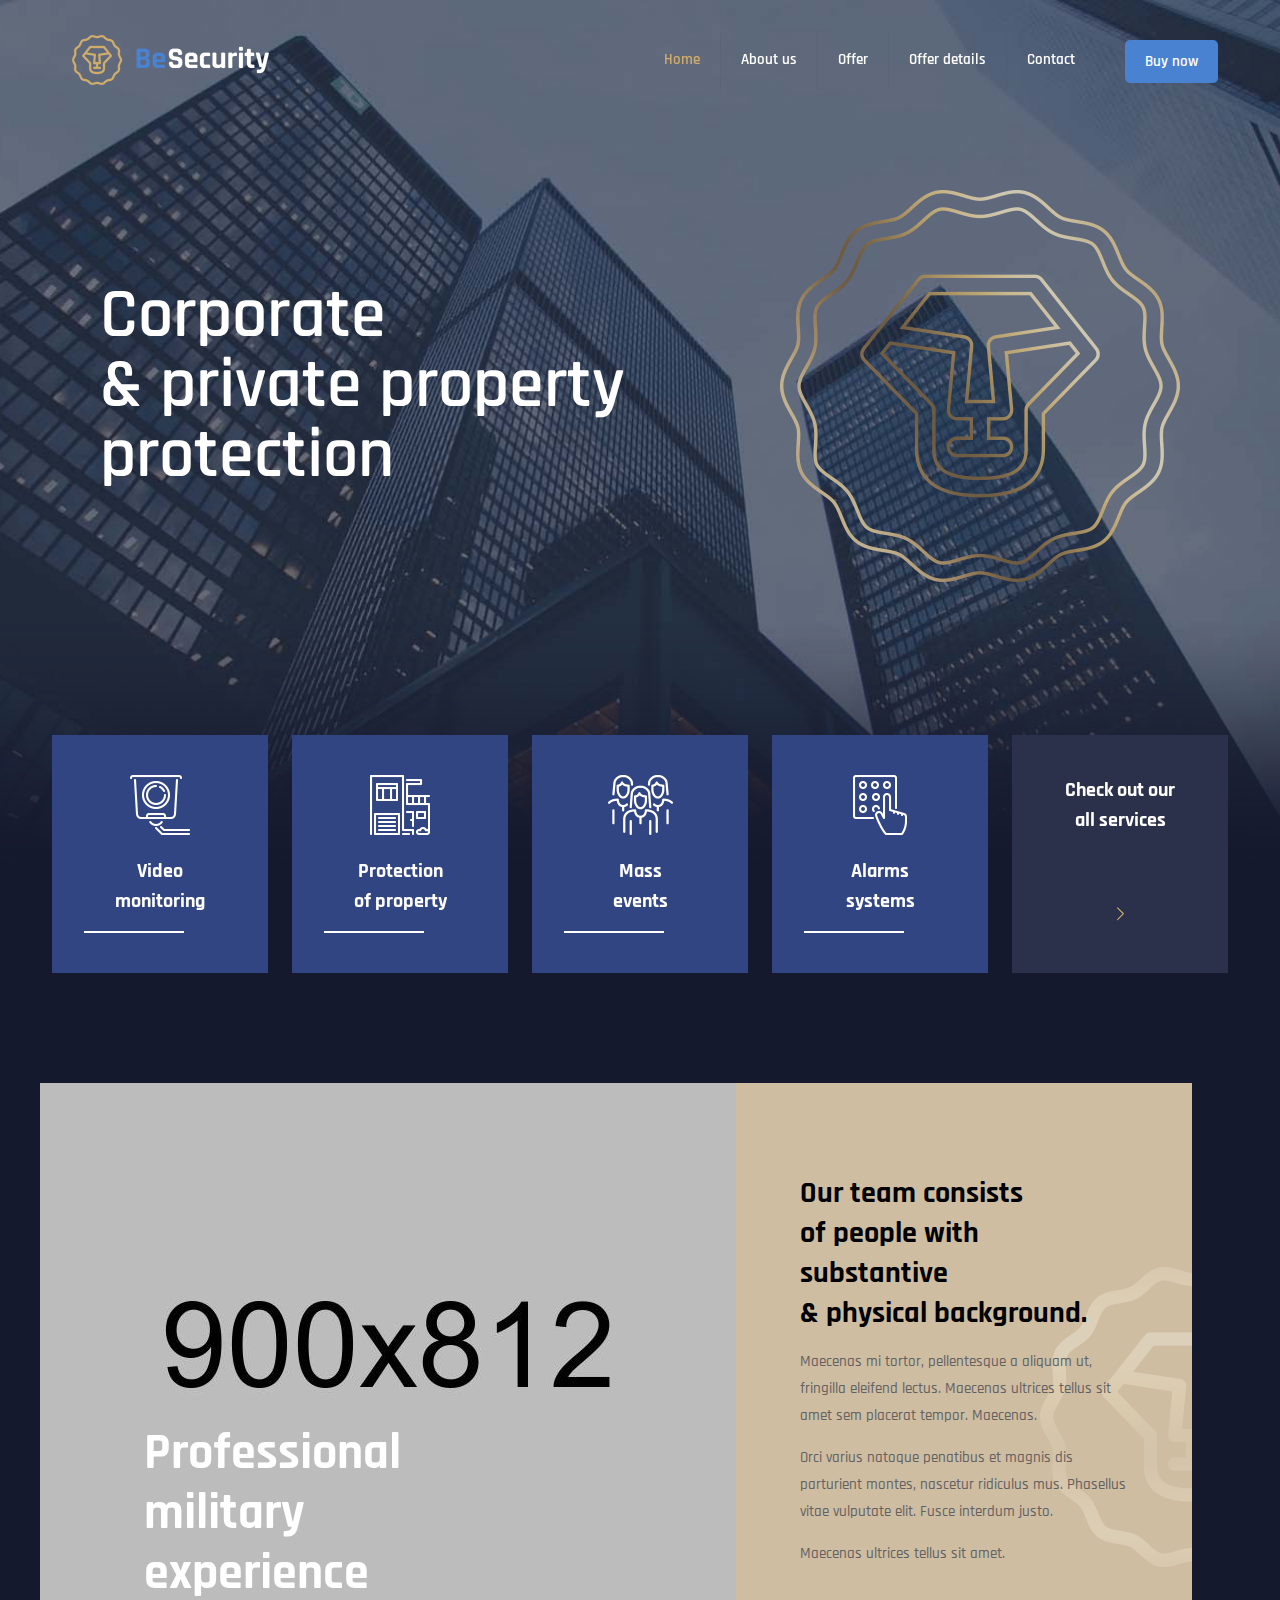
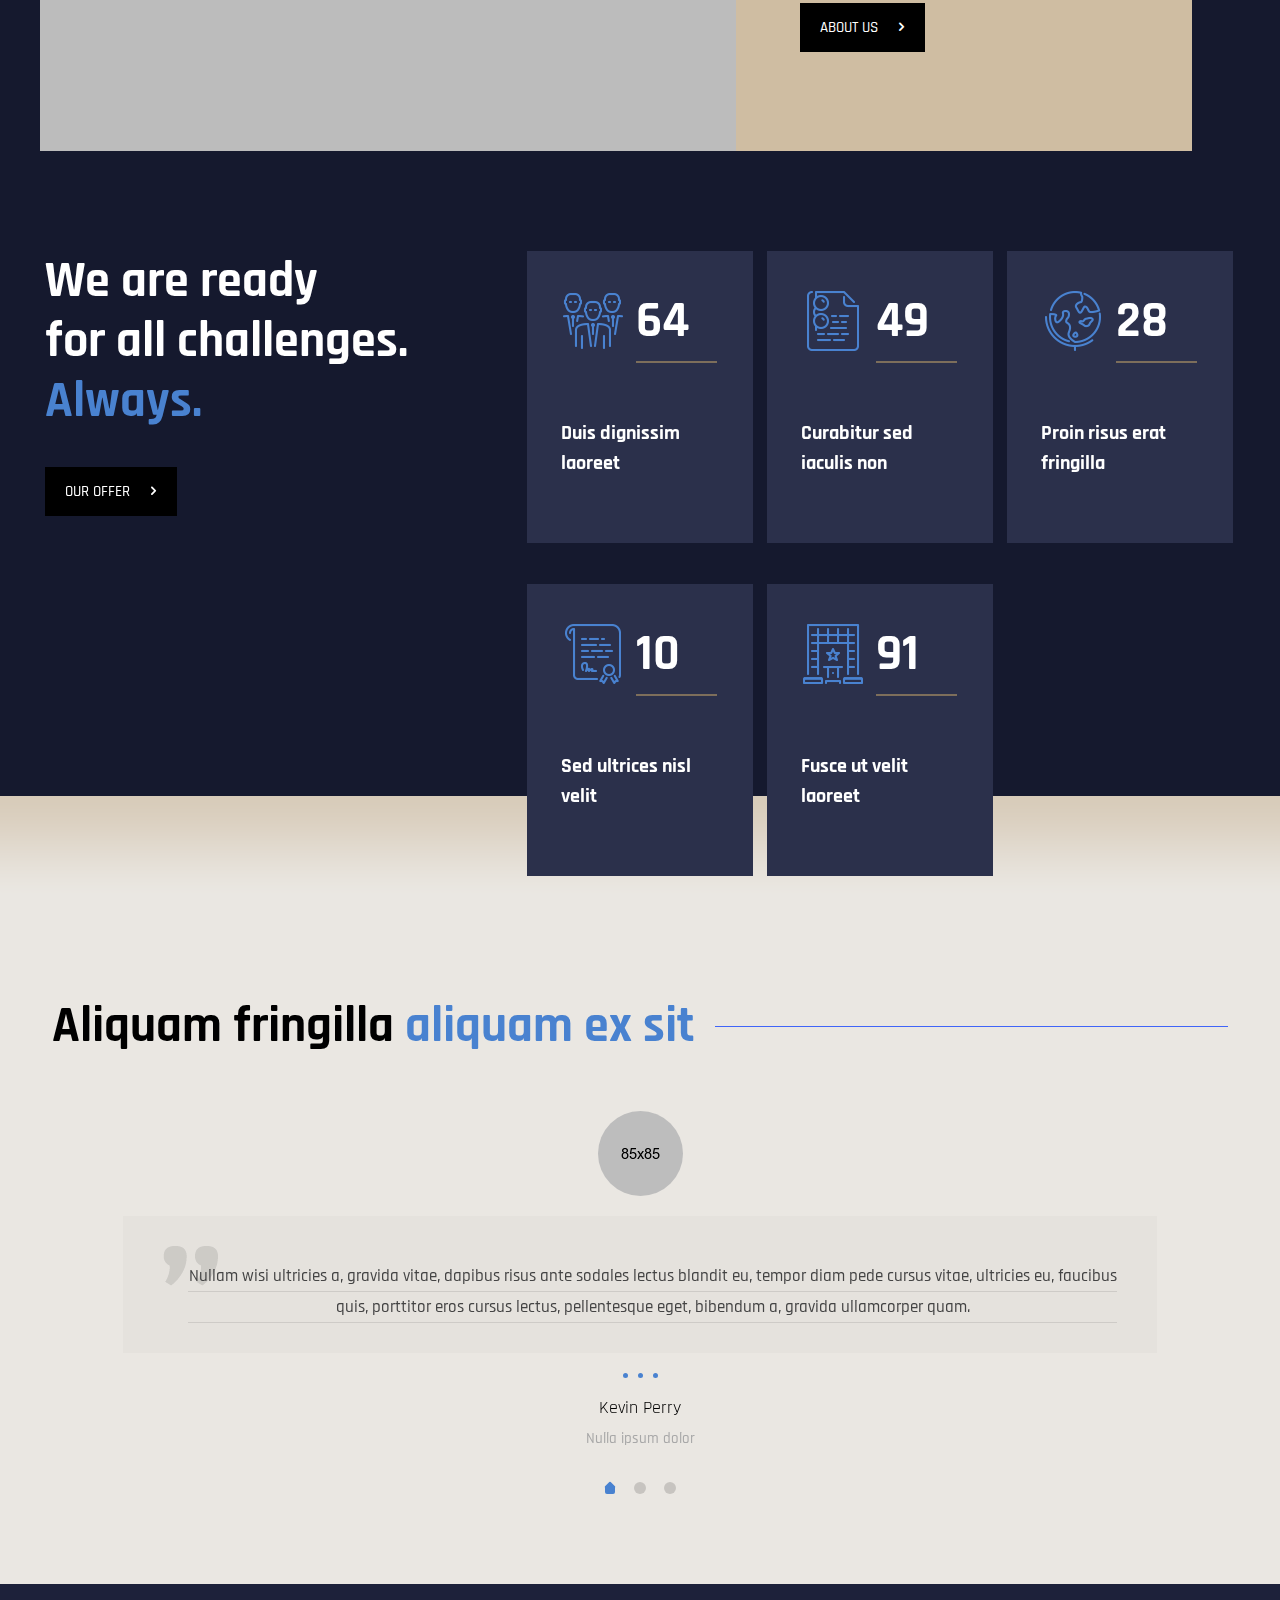
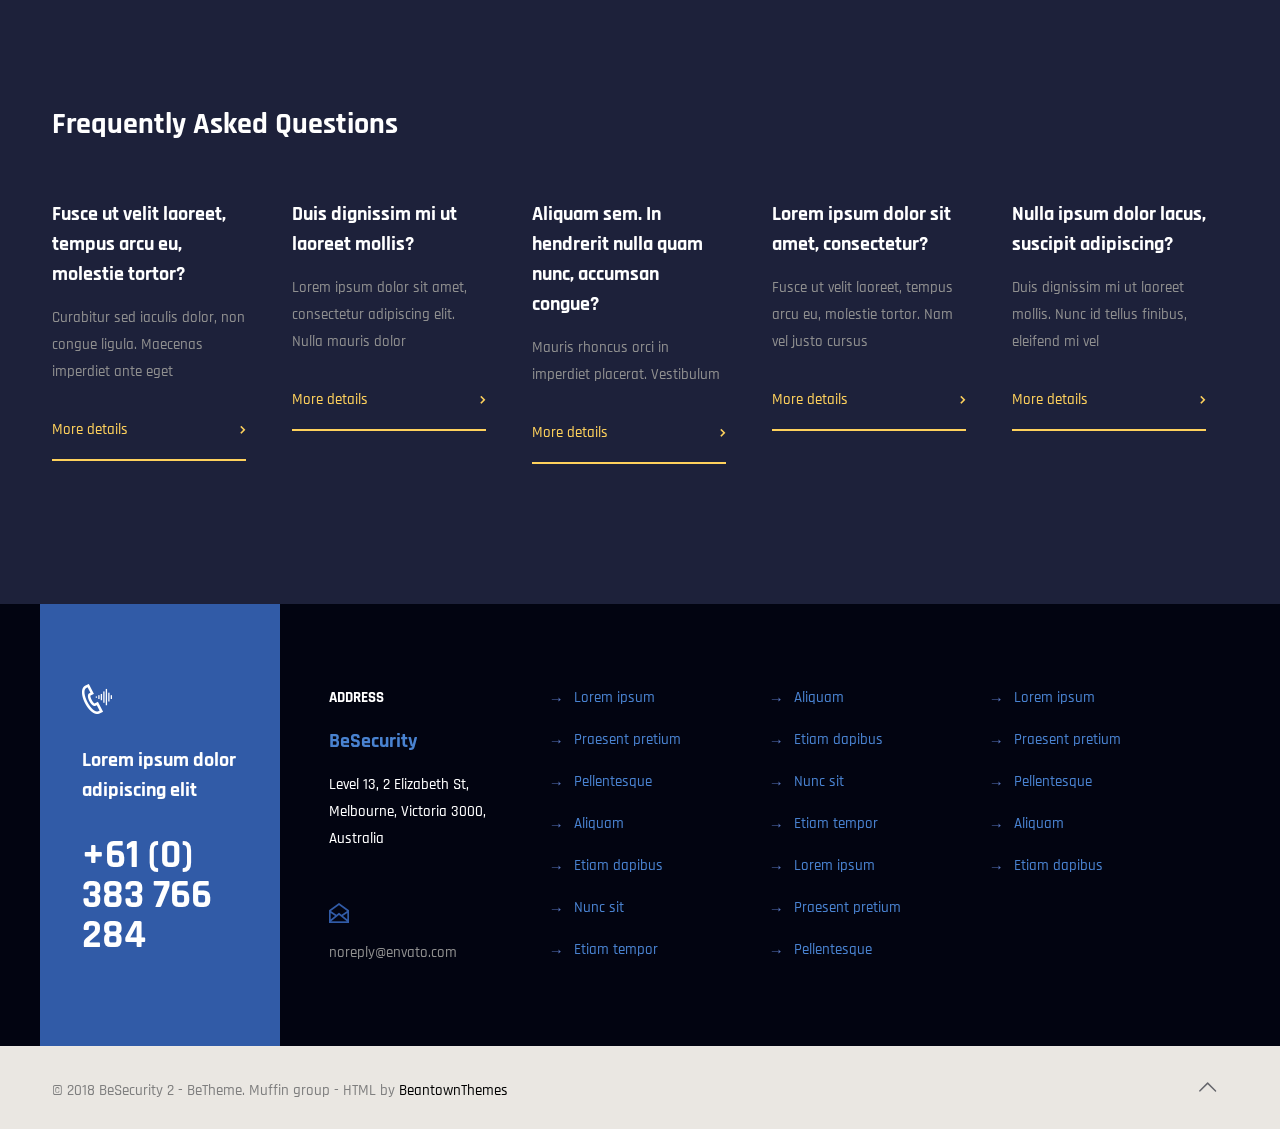
==== index-security2.html @ a1f12b36 "upload pagina royan" ====
<!DOCTYPE html>
<!--[if lt IE 7]><html class="no-js lt-ie10 lt-ie9 lt-ie8 lt-ie7 "> <![endif]-->
<!--[if IE 7]><html class="no-js lt-ie10 lt-ie9 lt-ie8"> <![endif]-->
<!--[if IE 8]><html class="no-js lt-ie10 lt-ie9"> <![endif]-->
<!--[if IE 9]><html class="no-js lt-ie10"> <![endif]-->
<!--[if gt IE 8]><!-->
<html class="no-js">
<!--<![endif]-->

<head>

    <!-- Basic Page Needs -->
    <meta charset="utf-8">
    <title>Be</title>
    <meta name="description" content="">
    <meta name="author" content="">

    <!-- Mobile Specific Metas -->
    <meta name="viewport" content="width=device-width, initial-scale=1, maximum-scale=1">

    <!-- Favicons -->
    <link rel="shortcut icon" href="content/security2/images/favicon.ico">

    <!-- FONTS -->
    <link rel='stylesheet' href='http://fonts.googleapis.com/css?family=Roboto:100,300,400,400italic,700'>
    <link rel='stylesheet' href='http://fonts.googleapis.com/css?family=Patua+One:100,300,400,400italic,700'>
    <link rel='stylesheet' href='http://fonts.googleapis.com/css?family=Lato:400,400italic,700,700italic,900'>
    <link rel='stylesheet' href='http://fonts.googleapis.com/css?family=Rajdhani:100,300,400,400italic,500,600,700,700italic'>

    <!-- CSS -->
    <link rel='stylesheet' href='css/global.css'>
    <link rel='stylesheet' href='content/security2/css/structure.css'>
    <link rel='stylesheet' href='content/security2/css/security2.css'>
    <link rel='stylesheet' href='content/security2/css/custom.css'>

    <!-- Revolution Slider -->
    <link rel="stylesheet" href="plugins/rs-plugin-5.3.1/css/settings.css">

</head>

<body class="color-custom style-default button-flat layout-full-width no-content-padding header-transparent minimalist-header-no sticky-header sticky-tb-color ab-hide subheader-both-left menu-link-color menuo-right mobile-tb-hide mobile-side-slide mobile-mini-mr-ll tablet-sticky mobile-header-mini mobile-sticky be-reg-2092">
    <div id="Wrapper">
        <div id="Header_wrapper" class="bg-parallax" data-enllax-ratio="0.3">
            <header id="Header">
                <div id="Top_bar">
                    <div class="container">
                        <div class="column one">
                            <div class="top_bar_left clearfix">
                                <div class="logo">
                                    <a id="logo" href="index-security2.html" title="BeSecurity 2 - BeTheme" data-height="60" data-padding="30"><img class="logo-main scale-with-grid" src="content/security2/images/security2.png" data-retina="content/security2/images/retina-security2.png" data-height="50" alt="security2"><img class="logo-sticky scale-with-grid" src="content/security2/images/security2.png" data-retina="content/security2/images/retina-security2.png" data-height="50" alt="security2"><img class="logo-mobile scale-with-grid" src="content/security2/images/security2.png" data-retina="content/security2/images/retina-security2.png" data-height="50" alt="security2"><img class="logo-mobile-sticky scale-with-grid" src="content/security2/images/security2.png" data-retina="content/security2/images/retina-security2.png" data-height="50" alt="security2"></a>
                                </div>
                                <div class="menu_wrapper">
                                    <nav id="menu">
                                        <ul id="menu-main-menu" class="menu menu-main">
                                            <li class="current-menu-item">
                                                <a href="index-security2.html"><span>Home</span></a>
                                            </li>
                                            <li>
                                                <a href="content/security2/about.html"><span>About us</span></a>
                                            </li>
                                            <li>
                                                <a href="content/security2/offer.html"><span>Offer</span></a>
                                            </li>
                                            <li>
                                                <a href="content/security2/offer-details.html"><span>Offer details</span></a>
                                            </li>
                                            <li>
                                                <a href="content/security2/contact.html"><span>Contact</span></a>
                                            </li>
                                        </ul>
                                    </nav>
                                    <a class="responsive-menu-toggle" href="#"><i class="icon-menu-fine"></i></a>
                                </div>
                            </div>
                            <div class="top_bar_right">
                                <div class="top_bar_right_wrapper">
                                    <a href="http://bit.ly/1M6lijQ" class="action_button" target="_blank">Buy now</a>
                                </div>
                            </div>
                        </div>
                    </div>
                </div>
                <div class="mfn-main-slider" id="mfn-rev-slider">
                    <div id="rev_slider_2_1_wrapper" class="rev_slider_wrapper fullwidthbanner-container" data-source="gallery" style="margin:0px auto;background:transparent;padding:0px;margin-top:0px;margin-bottom:0px">
                        <div id="rev_slider_2_1" class="rev_slider fullwidthabanner" style="display:none;" data-version="5.4.7.2">
                            <ul>
                                <li data-index="rs-2" data-transition="fade" data-slotamount="default" data-hideafterloop="0" data-hideslideonmobile="off" data-easein="default" data-easeout="default" data-masterspeed="300" data-rotate="0" data-saveperformance="off" data-title="Slide"
                                    data-param1="" data-param2="" data-param3="" data-param4="" data-param5="" data-param6="" data-param7="" data-param8="" data-param9="" data-param10="" data-description="">
                                    <img src="content/security2/images/home_security2_slider2_bg.jpg" title="home_security2_slider2_bg" width="1920" height="868" data-bgposition="center center" data-bgfit="cover" data-bgrepeat="no-repeat" data-bgparallax="6" class="rev-slidebg" data-no-retina>
                                    <div class="tp-caption tp-resizeme" id="slide-2-layer-1" data-x="center" data-hoffset="" data-y="bottom" data-voffset="" data-width="['none','none','none','none']" data-height="['none','none','none','none']" data-type="image" data-responsive_offset="on"
                                        data-frames='[{"delay":10,"speed":40,"frame":"0","from":"opacity:0;","to":"o:1;","ease":"Power3.easeInOut"},{"delay":"wait","speed":300,"frame":"999","to":"opacity:0;","ease":"Power3.easeInOut"}]' data-textAlign="['inherit','inherit','inherit','inherit']"
                                        data-paddingtop="[0,0,0,0]" data-paddingright="[0,0,0,0]" data-paddingbottom="[0,0,0,0]" data-paddingleft="[0,0,0,0]" style="z-index: 5"><img src="content/security2/images/home_security2_slider2_pic.png" data-ww="1920px" data-hh="242px" width="1920" height="242" data-no-retina>
                                    </div>
                                    <div class="tp-caption tp-resizeme" id="slide-2-layer-2" data-x="80" data-y="281" data-width="['auto']" data-height="['auto']" data-type="text" data-responsive_offset="on" data-frames='[{"delay":0,"speed":300,"frame":"0","from":"opacity:0;","to":"o:1;","ease":"Power3.easeInOut"},{"delay":"wait","speed":300,"frame":"999","to":"opacity:0;","ease":"Power3.easeInOut"}]'
                                        data-textAlign="['inherit','inherit','inherit','inherit']" data-paddingtop="[0,0,0,0]" data-paddingright="[0,0,0,0]" data-paddingbottom="[0,0,0,0]" data-paddingleft="[0,0,0,0]" style="z-index: 6; white-space: nowrap; font-size: 70px; line-height: 70px; font-weight: 600; color: #ffffff; letter-spacing: 0px;font-family:Rajdhani">
                                        Corporate
                                        <br> & private property
                                        <br> protection
                                    </div>
                                    <div class="tp-caption tp-resizeme" id="slide-2-layer-3" data-x="right" data-hoffset="80" data-y="190" data-width="['none','none','none','none']" data-height="['none','none','none','none']" data-type="image" data-responsive_offset="on" data-frames='[{"delay":0,"speed":300,"frame":"0","from":"opacity:0;","to":"o:1;","ease":"Power3.easeInOut"},{"delay":"wait","speed":300,"frame":"999","to":"opacity:0;","ease":"Power3.easeInOut"}]'
                                        data-textAlign="['inherit','inherit','inherit','inherit']" data-paddingtop="[0,0,0,0]" data-paddingright="[0,0,0,0]" data-paddingbottom="[0,0,0,0]" data-paddingleft="[0,0,0,0]" style="z-index: 7"><img src="content/security2/images/home_security2_slider2_pic2.png" data-ww="400px" data-hh="392px" width="400" height="392" data-no-retina>
                                    </div>
                                </li>
                            </ul>
                        </div>
                    </div>
                </div>
            </header>
        </div>
        <div id="Content">
            <div class="content_wrapper clearfix">
                <div class="sections_group">
                    <div class="entry-content">
                        <div class="section mcb-section equal-height"  style="padding-top:0px; padding-bottom:70px; background-color:#15192e">
                            <div class="section_wrapper mcb-section-inner">
                                <div class="wrap mcb-wrap one valign-top move-up clearfix" style="margin-top:-130px" data-mobile="no-up">
                                    <div class="mcb-wrap-inner">
                                        <div class="column mcb-column one-fifth column_hover_color ">
                                            <div class="hover_color align_left" style="background:#4982d0;" ontouchstart="this.classList.toggle('hover')">
                                                <div class="hover_color_bg" style="background:#304581;border-width:0">
                                                    <a href="content/security2/offer.html">
                                                        <div class="hover_color_wrapper" style="padding:40px 15%">
                                                            <div class="image_frame image_item no_link scale-with-grid alignnone no_border">
                                                                <div class="image_wrapper">
                                                                    <img class="scale-with-grid" src="content/security2/images/home_security2_hovercolor1.png">
                                                                </div>
                                                            </div>
                                                            <hr class="no_line" style="margin:0 auto 20px">
                                                            <h4 style="color:#fff">Video
                                                                <br> monitoring
                                                            </h4>
                                                            <div style="width: 100px; height: 2px; background: #fff"></div>
                                                        </div>
                                                    </a>
                                                </div>
                                            </div>
                                        </div>
                                        <div class="column mcb-column one-fifth column_hover_color ">
                                            <div class="hover_color align_left" style="background:#4982d0;" ontouchstart="this.classList.toggle('hover')">
                                                <div class="hover_color_bg" style="background:#304581;border-width:0">
                                                    <a href="content/security2/offer.html">
                                                        <div class="hover_color_wrapper" style="padding:40px 15%">
                                                            <div class="image_frame image_item no_link scale-with-grid alignnone no_border">
                                                                <div class="image_wrapper">
                                                                    <img class="scale-with-grid" src="content/security2/images/home_security2_hovercolor2.png">
                                                                </div>
                                                            </div>
                                                            <hr class="no_line" style="margin:0 auto 20px">
                                                            <h4 style="color:#fff">Protection
                                                                <br> of property</h4>
                                                            <div style="width: 100px; height: 2px; background: #fff"></div>
                                                        </div>
                                                    </a>
                                                </div>
                                            </div>
                                        </div>
                                        <div class="column mcb-column one-fifth column_hover_color ">
                                            <div class="hover_color align_left" style="background:#4982d0;" ontouchstart="this.classList.toggle('hover')">
                                                <div class="hover_color_bg" style="background:#304581;border-width:0">
                                                    <a href="content/security2/offer.html">
                                                        <div class="hover_color_wrapper" style="padding:40px 15%">
                                                            <div class="image_frame image_item no_link scale-with-grid alignnone no_border">
                                                                <div class="image_wrapper">
                                                                    <img class="scale-with-grid" src="content/security2/images/home_security2_hovercolor3.png">
                                                                </div>
                                                            </div>
                                                            <hr class="no_line" style="margin:0 auto 20px">
                                                            <h4 style="color:#fff">Mass
                                                                <br> events
                                                            </h4>
                                                            <div style="width: 100px; height: 2px; background: #fff"></div>
                                                        </div>
                                                    </a>
                                                </div>
                                            </div>
                                        </div>
                                        <div class="column mcb-column one-fifth column_hover_color ">
                                            <div class="hover_color align_left" style="background:#4982d0;" ontouchstart="this.classList.toggle('hover')">
                                                <div class="hover_color_bg" style="background:#304581;border-width:0">
                                                    <a href="content/security2/offer.html">
                                                        <div class="hover_color_wrapper" style="padding:40px 15%">
                                                            <div class="image_frame image_item no_link scale-with-grid alignnone no_border">
                                                                <div class="image_wrapper">
                                                                    <img class="scale-with-grid" src="content/security2/images/home_security2_hovercolor4.png">
                                                                </div>
                                                            </div>
                                                            <hr class="no_line" style="margin:0 auto 20px">
                                                            <h4 style="color:#fff">Alarms
                                                                <br> systems
                                                            </h4>
                                                            <div style="width: 100px; height: 2px; background: #fff"></div>
                                                        </div>
                                                    </a>
                                                </div>
                                            </div>
                                        </div>
                                        <div class="column mcb-column one-fifth column_hover_color ">
                                            <div class="hover_color align_left" style="background:#4982d0;" ontouchstart="this.classList.toggle('hover')">
                                                <div class="hover_color_bg" style="background:#2b304b;border-width:0">
                                                    <a href="content/security2/offer.html">
                                                        <div class="hover_color_wrapper" style="padding:40px 15%">
                                                            <h4 style="color:#fff">Check out our
                                                                <br> all services</h4>
                                                            <hr class="no_line" style="margin:0 auto 50px">
                                                            <i style="color: #cfac6a;" class="icon-right-open-big"></i>
                                                        </div>
                                                    </a>
                                                </div>
                                            </div>
                                        </div>
                                    </div>
                                </div>
                            </div>
                        </div>
                        <div class="section mcb-section no-margin-h equal-height"  style="padding-top:0px; padding-bottom:0px; background-color:#15192e">
                            <div class="section_wrapper mcb-section-inner">
                                <div class="wrap mcb-wrap one valign-top clearfix">
                                    <div class="mcb-wrap-inner">
                                        <div class="column mcb-column three-fifth column_column">
                                            <div class="column_attr clearfix" style="background-color:#b5bfe7; background-image:url('content/security2/images/home_security2_columnbg3.jpg'); background-repeat:no-repeat; background-position:center bottom; padding:340px 15% 70px">
                                                <h2 style="color:#fff">Professional
                                                    <br> military
                                                    <br> experience
                                                </h2>
                                            </div>
                                        </div>
                                        <div class="column mcb-column two-fifth column_column">
                                            <div class="column_attr clearfix" style="background-color:#cfbda2; background-image:url('content/security2/images/home_security2_columnbg2.png'); background-repeat:no-repeat; background-position:right top; padding:90px 14% 75px; background-position: right center">
                                                <h3>Our team consists
                                                    <br> of people with substantive
                                                    <br> & physical background.</h3>
                                                <p>
                                                    Maecenas mi tortor, pellentesque a aliquam ut, fringilla eleifend lectus. Maecenas ultrices tellus sit amet sem placerat tempor. Maecenas.
                                                </p>
                                                <p>
                                                    Orci varius natoque penatibus et magnis dis parturient montes, nascetur ridiculus mus. Phasellus vitae vulputate elit. Fusce interdum justo.
                                                </p>
                                                <p>
                                                    Maecenas ultrices tellus sit amet.
                                                </p>
                                                <hr class="no_line" style="margin:0 auto 20px">
                                                <a class="button  button_right button_size_2 button_js" href="content/security2/about.html"><span class="button_icon"><i class="icon-right-open"></i></span><span class="button_label">ABOUT US</span></a>
                                            </div>
                                        </div>
                                    </div>
                                </div>
                            </div>
                        </div>
                        <div class="section mcb-section" style="padding-top:60px; padding-bottom:0px; background-color:#15192e; background-image:url(content/security2/images/home_security2_sectionbg1.png); background-repeat:repeat-x; background-position:center bottom">
                            <div class="section_wrapper mcb-section-inner">
                                <div class="wrap mcb-wrap two-fifth valign-top clearfix">
                                    <div class="mcb-wrap-inner">
                                        <div class="column mcb-column one column_column">
                                            <div class="column_attr clearfix" style="padding:0 10% 0 0">
                                                <h2 style="color:#fff">We are ready
                                                    <br> for all challenges.
                                                    <br>
                                                    <span class="themecolor">Always.</span></h2>
                                                <hr class="no_line" style="margin:0 auto 20px">
                                                <a class="button  button_right button_size_2 button_js" href="content/security2/offer.html"><span class="button_icon"><i class="icon-right-open"></i></span><span class="button_label">OUR OFFER</span></a>
                                            </div>
                                        </div>
                                    </div>
                                </div>
                                <div class="wrap mcb-wrap three-fifth valign-top clearfix">
                                    <div class="mcb-wrap-inner">
                                        <div class="column mcb-column one-third column_column">
                                            <div class="column_attr clearfix" style="background-color:#2b304b; padding:40px 15% 50px">
                                                <div class="column two-fifth">
                                                    <div class="image_frame image_item no_link scale-with-grid alignnone no_border">
                                                        <div class="image_wrapper">
                                                            <img class="scale-with-grid" src="content/security2/images/home_security2_pic1.png">
                                                        </div>
                                                    </div>
                                                </div>
                                                <div class="column three-fifth">
                                                    <h2 style="border-bottom: 2px solid #7d6e5b; padding-bottom: 10px; color:#fff; margin-left: 10px">64</h2>
                                                </div>
                                                <h4 style="color:#fff">Duis dignissim laoreet</h4>
                                            </div>
                                        </div>
                                        <div class="column mcb-column one-third column_column">
                                            <div class="column_attr clearfix" style="background-color:#2b304b; padding:40px 15% 50px">
                                                <div class="column two-fifth">
                                                    <div class="image_frame image_item no_link scale-with-grid alignnone no_border">
                                                        <div class="image_wrapper">
                                                            <img class="scale-with-grid" src="content/security2/images/home_security2_pic2.png">
                                                        </div>
                                                    </div>
                                                </div>
                                                <div class="column three-fifth">
                                                    <h2 style="border-bottom: 2px solid #7d6e5b; padding-bottom: 10px; color:#fff; margin-left: 10px">49</h2>
                                                </div>
                                                <h4 style="color:#fff">Curabitur sed iaculis non</h4>
                                            </div>
                                        </div>
                                        <div class="column mcb-column one-third column_column">
                                            <div class="column_attr clearfix" style="background-color:#2b304b; padding:40px 15% 50px">
                                                <div class="column two-fifth">
                                                    <div class="image_frame image_item no_link scale-with-grid alignnone no_border">
                                                        <div class="image_wrapper">
                                                            <img class="scale-with-grid" src="content/security2/images/home_security2_pic3.png">
                                                        </div>
                                                    </div>
                                                </div>
                                                <div class="column three-fifth">
                                                    <h2 style="border-bottom: 2px solid #7d6e5b; padding-bottom: 10px; color:#fff; margin-left: 10px">28</h2>
                                                </div>
                                                <h4 style="color:#fff">Proin risus erat fringilla</h4>
                                            </div>
                                        </div>
                                        <div class="column mcb-column one column_divider">
                                            <hr class="no_line">
                                        </div>
                                        <div class="column mcb-column one-third column_column">
                                            <div class="column_attr clearfix" style="background-color:#2b304b; padding:40px 15% 50px">
                                                <div class="column two-fifth">
                                                    <div class="image_frame image_item no_link scale-with-grid alignnone no_border">
                                                        <div class="image_wrapper">
                                                            <img class="scale-with-grid" src="content/security2/images/home_security2_pic4.png">
                                                        </div>
                                                    </div>
                                                </div>
                                                <div class="column three-fifth">
                                                    <h2 style="border-bottom: 2px solid #7d6e5b; padding-bottom: 10px; color:#fff; margin-left: 10px">10</h2>
                                                </div>
                                                <h4 style="color:#fff">Sed ultrices nisl velit</h4>
                                            </div>
                                        </div>
                                        <div class="column mcb-column one-third column_column">
                                            <div class="column_attr clearfix" style="background-color:#2b304b; padding:40px 15% 50px">
                                                <div class="column two-fifth">
                                                    <div class="image_frame image_item no_link scale-with-grid alignnone no_border">
                                                        <div class="image_wrapper">
                                                            <img class="scale-with-grid" src="content/security2/images/home_security2_pic5.png">
                                                        </div>
                                                    </div>
                                                </div>
                                                <div class="column three-fifth">
                                                    <h2 style="border-bottom: 2px solid #7d6e5b; padding-bottom: 10px; color:#fff; margin-left: 10px">91</h2>
                                                </div>
                                                <h4 style="color:#fff">Fusce ut velit laoreet</h4>
                                            </div>
                                        </div>
                                    </div>
                                </div>
                            </div>
                        </div>
                        <div class="section mcb-section" style="padding-top:80px; padding-bottom:50px; background-color:#eae7e2">
                            <div class="section_wrapper mcb-section-inner">
                                <div class="wrap mcb-wrap one valign-top clearfix">
                                    <div class="mcb-wrap-inner">
                                        <div class="column mcb-column one column_column">
                                            <div class="column_attr clearfix">
                                                <div class="mfn_heading heading_lines align_left">
                                                    <h2 class="title" style="color:#000"><span class="line line_l" style="background:#4065f8"></span>Aliquam fringilla <span class="themecolor">aliquam ex sit</span><span class="line line_r" style="background:#4065f8"></span></h2>
                                                </div>
                                            </div>
                                        </div>
                                        <div class="column mcb-column one column_testimonials ">
                                            <div class="testimonials_slider single-photo">
                                                <ul class="testimonials_slider_ul">
                                                    <li>
                                                        <div class="single-photo-img">
                                                            <img src="content/security2/images/home_security2_pic6-85x85.png" class="scale-with-grid wp-post-image">
                                                        </div>
                                                        <div class="bq_wrapper">
                                                            <blockquote>
                                                                Nullam wisi ultricies a, gravida vitae, dapibus risus ante sodales lectus blandit eu, tempor diam pede cursus vitae, ultricies eu, faucibus quis, porttitor eros cursus lectus, pellentesque eget, bibendum a, gravida ullamcorper quam.
                                                            </blockquote>
                                                        </div>
                                                        <div class="hr_dots">
                                                            <span></span><span></span><span></span>
                                                        </div>
                                                        <div class="author">
                                                            <h5>Kevin Perry</h5><span class="company">Nulla ipsum dolor </span>
                                                        </div>
                                                    </li>
                                                    <li>
                                                        <div class="single-photo-img">
                                                            <img src="content/security2/images/home_security2_pic7-85x85.png" class="scale-with-grid wp-post-image">
                                                        </div>
                                                        <div class="bq_wrapper">
                                                            <blockquote>
                                                                Quisque lorem tortor fringilla sed, vestibulum id, eleifend justo vel bibendum sapien massa ac turpis faucibus orci luctus non, consectetuer lobortis quis, varius in, purus. Nullam wisi ultricies a, gravida vitae.
                                                            </blockquote>
                                                        </div>
                                                        <div class="hr_dots">
                                                            <span></span><span></span><span></span>
                                                        </div>
                                                        <div class="author">
                                                            <h5>Brandon Ross</h5><span class="company">Nullam viverra</span>
                                                        </div>
                                                    </li>
                                                    <li>
                                                        <div class="single-photo-img">
                                                            <img src="content/security2/images/home_security2_pic8-85x85.png" class="scale-with-grid wp-post-image">
                                                        </div>
                                                        <div class="bq_wrapper">
                                                            <blockquote>
                                                                Lorem ipsum dolor sit amet enim. Etiam ullamcorper. Suspendisse a pellentesque dui, non felis. Maecenas malesuada elit lectus felis, malesuada ultricies. Curabitur et ligula. Ut molestie a, ultricies porta urna.
                                                            </blockquote>
                                                        </div>
                                                        <div class="hr_dots">
                                                            <span></span><span></span><span></span>
                                                        </div>
                                                        <div class="author">
                                                            <h5>Tony Johnson</h5><span class="company">Lorem Ipsum</span>
                                                        </div>
                                                    </li>
                                                </ul>
                                                <div class="slider_pager slider_pagination"></div>
                                            </div>
                                        </div>
                                    </div>
                                </div>
                            </div>
                        </div>
                        <div class="section mcb-section" style="padding-top:120px; padding-bottom:100px; background-color:#1d213a">
                            <div class="section_wrapper mcb-section-inner">
                                <div class="wrap mcb-wrap one valign-top clearfix">
                                    <div class="mcb-wrap-inner">
                                        <div class="column mcb-column one column_column">
                                            <div class="column_attr clearfix">
                                                <h3 style="color:#fff">Frequently Asked Questions</h3>
                                            </div>
                                        </div>
                                        <div class="column mcb-column one-fifth column_column">
                                            <div class="column_attr clearfix" style="padding:0 10% 0 0">
                                                <h4 style="color:#fff">Fusce ut velit laoreet, tempus arcu eu, molestie tortor?</h4>
                                                <p style="color: #8f8f8f">
                                                    Curabitur sed iaculis dolor, non congue ligula. Maecenas imperdiet ante eget
                                                </p>
                                                <hr class="no_line" style="margin:0 auto 15px">
                                                <a style="color: #fed15c; background: url(content/security2/images/home_security2_pic9.png) no-repeat right center; display: block;" href="#">More details</a>
                                                <hr class="no_line" style="margin:0 auto 15px">
                                                <div style="width: 100%; height: 2px; background: #fed15c"></div>
                                            </div>
                                        </div>
                                        <div class="column mcb-column one-fifth column_column">
                                            <div class="column_attr clearfix" style="padding:0 10% 0 0">
                                                <h4 style="color:#fff">Duis dignissim mi ut laoreet mollis?</h4>
                                                <p style="color: #8f8f8f">
                                                    Lorem ipsum dolor sit amet, consectetur adipiscing elit. Nulla mauris dolor
                                                </p>
                                                <hr class="no_line" style="margin:0 auto 15px">
                                                <a style="color: #fed15c; background: url(content/security2/images/home_security2_pic9.png) no-repeat right center; display: block;" href="#">More details</a>
                                                <hr class="no_line" style="margin:0 auto 15px">
                                                <div style="width: 100%; height: 2px; background: #fed15c"></div>
                                            </div>
                                        </div>
                                        <div class="column mcb-column one-fifth column_column">
                                            <div class="column_attr clearfix" style="padding:0 10% 0 0">
                                                <h4 style="color:#fff">Aliquam sem. In hendrerit nulla quam nunc, accumsan congue?</h4>
                                                <p style="color: #8f8f8f">
                                                    Mauris rhoncus orci in imperdiet placerat. Vestibulum
                                                </p>
                                                <hr class="no_line" style="margin:0 auto 15px">
                                                <a style="color: #fed15c; background: url(content/security2/images/home_security2_pic9.png) no-repeat right center; display: block;" href="#">More details</a>
                                                <hr class="no_line" style="margin:0 auto 15px">
                                                <div style="width: 100%; height: 2px; background: #fed15c"></div>
                                            </div>
                                        </div>
                                        <div class="column mcb-column one-fifth column_column">
                                            <div class="column_attr clearfix" style="padding:0 10% 0 0">
                                                <h4 style="color:#fff">Lorem ipsum dolor sit amet, consectetur?</h4>
                                                <p style="color: #8f8f8f">
                                                    Fusce ut velit laoreet, tempus arcu eu, molestie tortor. Nam vel justo cursus
                                                </p>
                                                <hr class="no_line" style="margin:0 auto 15px">
                                                <a style="color: #fed15c; background: url(content/security2/images/home_security2_pic9.png) no-repeat right center; display: block;" href="#">More details</a>
                                                <hr class="no_line" style="margin:0 auto 15px">
                                                <div style="width: 100%; height: 2px; background: #fed15c"></div>
                                            </div>
                                        </div>
                                        <div class="column mcb-column one-fifth column_column">
                                            <div class="column_attr clearfix" style="padding:0 10% 0 0">
                                                <h4 style="color:#fff">Nulla ipsum dolor lacus, suscipit adipiscing?</h4>
                                                <p style="color: #8f8f8f">
                                                    Duis dignissim mi ut laoreet mollis. Nunc id tellus finibus, eleifend mi vel
                                                </p>
                                                <hr class="no_line" style="margin:0 auto 15px">
                                                <a style="color: #fed15c; background: url(content/security2/images/home_security2_pic9.png) no-repeat right center; display: block;" href="#">More details</a>
                                                <hr class="no_line" style="margin:0 auto 15px">
                                                <div style="width: 100%; height: 2px; background: #fed15c"></div>
                                            </div>
                                        </div>
                                    </div>
                                </div>
                            </div>
                        </div>
                        <div class="section mcb-section equal-height-wrap" style="padding-top:0px; padding-bottom:0px; background-color:#020411">
                            <div class="section_wrapper mcb-section-inner">
                                <div class="wrap mcb-wrap one-fifth valign-top clearfix" style="padding:80px 40px 25px; background-color:#315ba7">
                                    <div class="mcb-wrap-inner">
                                        <div class="column mcb-column one column_column">
                                            <div class="column_attr clearfix">
                                                <div class="image_frame image_item no_link scale-with-grid alignnone no_border">
                                                    <div class="image_wrapper">
                                                        <img class="scale-with-grid" src="content/security2/images/home_security2_pic10.png">
                                                    </div>
                                                </div>
                                                <hr class="no_line" style="margin:0 auto 30px">
                                                <h4 style="color:#fff">Lorem ipsum dolor adipiscing elit</h4>
                                                <hr class="no_line" style="margin:0 auto 15px">
                                                <div class="google_font" style="font-family:'Rajdhani';font-size:40px;line-height:40px;font-weight:700;color:#fff">
                                                    +61 (0) 383 766 284
                                                </div>
                                            </div>
                                        </div>
                                    </div>
                                </div>
                                <div class="wrap mcb-wrap four-fifth valign-top clearfix" style="padding:80px 40px 25px">
                                    <div class="mcb-wrap-inner">
                                        <div class="column mcb-column one-fourth column_column">
                                            <div class="column_attr clearfix">
                                                <h6 style="color:#fff">ADDRESS</h6>
                                                <h4 class="themecolor">BeSecurity</h4>
                                                <p style="color:#fff">
                                                    Level 13, 2 Elizabeth St,
                                                    <br> Melbourne, Victoria 3000,
                                                    <br> Australia
                                                </p>
                                                <hr class="no_line" style="margin:0 auto 35px">
                                                <div class="image_frame image_item no_link scale-with-grid alignnone no_border">
                                                    <div class="image_wrapper">
                                                        <img class="scale-with-grid" src="content/security2/images/home_security2_pic11.png">
                                                    </div>
                                                </div>
                                                <hr class="no_line" style="margin:0 auto 15px">
                                                <p>
                                                    <a style="color: #8f8f8f;" href="#"><span>noreply@envato.com</span></a>
                                                </p>
                                            </div>
                                        </div>
                                        <div class="column mcb-column one-fourth column_column">
                                            <div class="column_attr clearfix">
                                                <p>
                                                    <span style="color:#5774bd;margin-right:10px">→</span><a href="#">Lorem ipsum</a>
                                                </p>
                                                <p>
                                                    <span style="color:#5774bd;margin-right:10px">→</span><a href="#">Praesent pretium</a>
                                                </p>
                                                <p>
                                                    <span style="color:#5774bd;margin-right:10px">→</span><a href="#">Pellentesque</a>
                                                </p>
                                                <p>
                                                    <span style="color:#5774bd;margin-right:10px">→</span><a href="#">Aliquam</a>
                                                </p>
                                                <p>
                                                    <span style="color:#5774bd;margin-right:10px">→</span><a href="#">Etiam dapibus</a>
                                                </p>
                                                <p>
                                                    <span style="color:#5774bd;margin-right:10px">→</span><a href="#">Nunc sit</a>
                                                </p>
                                                <p>
                                                    <span style="color:#5774bd;margin-right:10px">→</span><a href="#">Etiam tempor</a>
                                                </p>
                                            </div>
                                        </div>
                                        <div class="column mcb-column one-fourth column_column">
                                            <div class="column_attr clearfix">
                                                <p>
                                                    <span style="color:#5774bd;margin-right:10px">→</span><a href="#">Aliquam</a>
                                                </p>
                                                <p>
                                                    <span style="color:#5774bd;margin-right:10px">→</span><a href="#">Etiam dapibus</a>
                                                </p>
                                                <p>
                                                    <span style="color:#5774bd;margin-right:10px">→</span><a href="#">Nunc sit</a>
                                                </p>
                                                <p>
                                                    <span style="color:#5774bd;margin-right:10px">→</span><a href="#">Etiam tempor</a>
                                                </p>
                                                <p>
                                                    <span style="color:#5774bd;margin-right:10px">→</span><a href="#">Lorem ipsum</a>
                                                </p>
                                                <p>
                                                    <span style="color:#5774bd;margin-right:10px">→</span><a href="#">Praesent pretium</a>
                                                </p>
                                                <p>
                                                    <span style="color:#5774bd;margin-right:10px">→</span><a href="#">Pellentesque</a>
                                                </p>
                                            </div>
                                        </div>
                                        <div class="column mcb-column one-fourth column_column">
                                            <div class="column_attr clearfix">
                                                <p>
                                                    <span style="color:#5774bd;margin-right:10px">→</span><a href="#">Lorem ipsum</a>
                                                </p>
                                                <p>
                                                    <span style="color:#5774bd;margin-right:10px">→</span><a href="#">Praesent pretium</a>
                                                </p>
                                                <p>
                                                    <span style="color:#5774bd;margin-right:10px">→</span><a href="#">Pellentesque</a>
                                                </p>
                                                <p>
                                                    <span style="color:#5774bd;margin-right:10px">→</span><a href="#">Aliquam</a>
                                                </p>
                                                <p>
                                                    <span style="color:#5774bd;margin-right:10px">→</span><a href="#">Etiam dapibus</a>
                                                </p>
                                            </div>
                                        </div>
                                    </div>
                                </div>
                            </div>
                        </div>

                    </div>
                </div>
            </div>
        </div>
        <footer id="Footer" class="clearfix">
            <div class="footer_copy">
                <div class="container">
                    <div class="column one">
                        <a id="back_to_top" class="button button_js" href="#"><i class="icon-up-open-big"></i></a>
                        <div class="copyright">
                            &copy; 2018 BeSecurity 2 - BeTheme. Muffin group - HTML by <a target="_blank" rel="nofollow" href="http://bit.ly/1M6lijQ">BeantownThemes</a>
                        </div>
                    </div>
                </div>
            </div>
        </footer>
    </div>

    <!-- side menu -->
    <div id="Side_slide" class="right dark" data-width="250">
        <div class="close-wrapper">
            <a href="#" class="close"><i class="icon-cancel-fine"></i></a>
        </div>
        <div class="extras">
            <a href="http://bit.ly/1M6lijQ" class="action_button" target="_blank">Buy now</a>
            <div class="extras-wrapper"></div>
        </div>
        <div class="menu_wrapper"></div>
    </div>
    <div id="body_overlay"></div>

    <!-- JS -->
    <script src="js/jquery-2.1.4.min.js"></script>

    <script src="js/mfn.menu.js"></script>
    <script src="js/jquery.plugins.js"></script>
    <script src="js/jquery.jplayer.min.js"></script>
    <script src="js/animations/animations.js"></script>
    <script src="js/translate3d.js"></script>
    <script src="js/scripts.js"></script>

    <script src="plugins/rs-plugin-5.3.1/js/jquery.themepunch.tools.min.js"></script>
    <script src="plugins/rs-plugin-5.3.1/js/jquery.themepunch.revolution.min.js"></script>

    <script src="plugins/rs-plugin-5.3.1/js/extensions/revolution.extension.video.min.js"></script>
    <script src="plugins/rs-plugin-5.3.1/js/extensions/revolution.extension.slideanims.min.js"></script>
    <script src="plugins/rs-plugin-5.3.1/js/extensions/revolution.extension.actions.min.js"></script>
    <script src="plugins/rs-plugin-5.3.1/js/extensions/revolution.extension.layeranimation.min.js"></script>
    <script src="plugins/rs-plugin-5.3.1/js/extensions/revolution.extension.kenburn.min.js"></script>
    <script src="plugins/rs-plugin-5.3.1/js/extensions/revolution.extension.navigation.min.js"></script>
    <script src="plugins/rs-plugin-5.3.1/js/extensions/revolution.extension.migration.min.js"></script>
    <script src="plugins/rs-plugin-5.3.1/js/extensions/revolution.extension.parallax.min.js"></script>

    <script>
        var revapi2, tpj;
		  ( function() {
				  if (!/loaded|interactive|complete/.test(document.readyState))
					  document.addEventListener("DOMContentLoaded", onLoad);
				  else
					  onLoad();
				  function onLoad() {
					  if (tpj === undefined) {
						  tpj = jQuery;
						  if ("off" == "on")
							  tpj.noConflict();
					  }
					  if (tpj("#rev_slider_2_1").revolution == undefined) {
						  revslider_showDoubleJqueryError("#rev_slider_2_1");
					  } else {
						  revapi2 = tpj("#rev_slider_2_1").show().revolution({
							  sliderType : "hero",
							  sliderLayout : "auto",
							  dottedOverlay : "none",
							  delay : 9000,
							  visibilityLevels : [1240, 1024, 778, 480],
							  gridwidth : 1240,
							  gridheight : 865,
							  lazyType : "none",
							  parallax : {
								  type : "scroll",
								  origo : "enterpoint",
								  speed : 400,
								  speedbg : 0,
								  speedls : 0,
								  levels : [5, 10, 15, 20, 25, 30, 35, 40, 45, 46, 47, 48, 49, 50, 51, 55],
							  },
							  shadow : 0,
							  spinner : "spinner3",
							  autoHeight : "off",
							  disableProgressBar : "on",
							  hideThumbsOnMobile : "off",
							  hideSliderAtLimit : 0,
							  hideCaptionAtLimit : 0,
							  hideAllCaptionAtLilmit : 0,
							  debugMode : false,
							  fallbacks : {
								  simplifyAll : "off",
								  disableFocusListener : false,
							  }
						  });
					  };
				  };
			  }());
    </script>
</body>

</html>
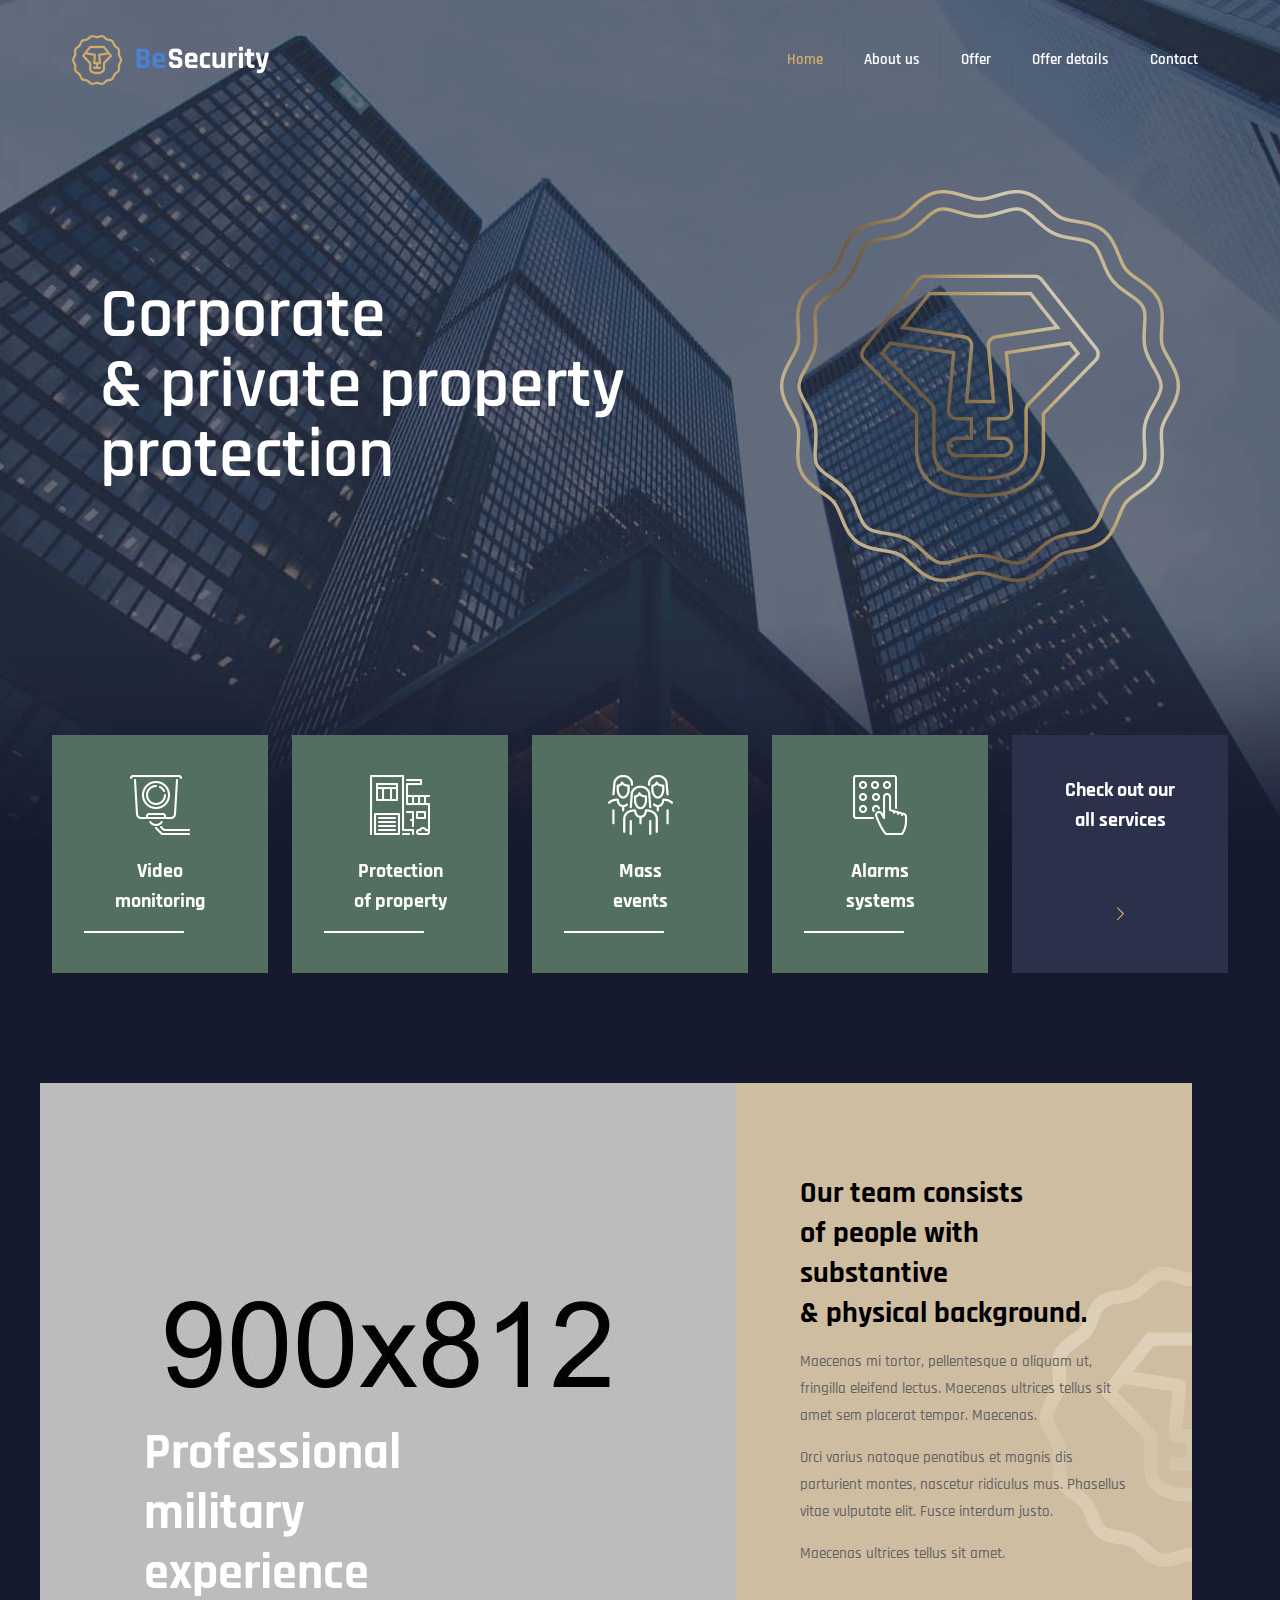
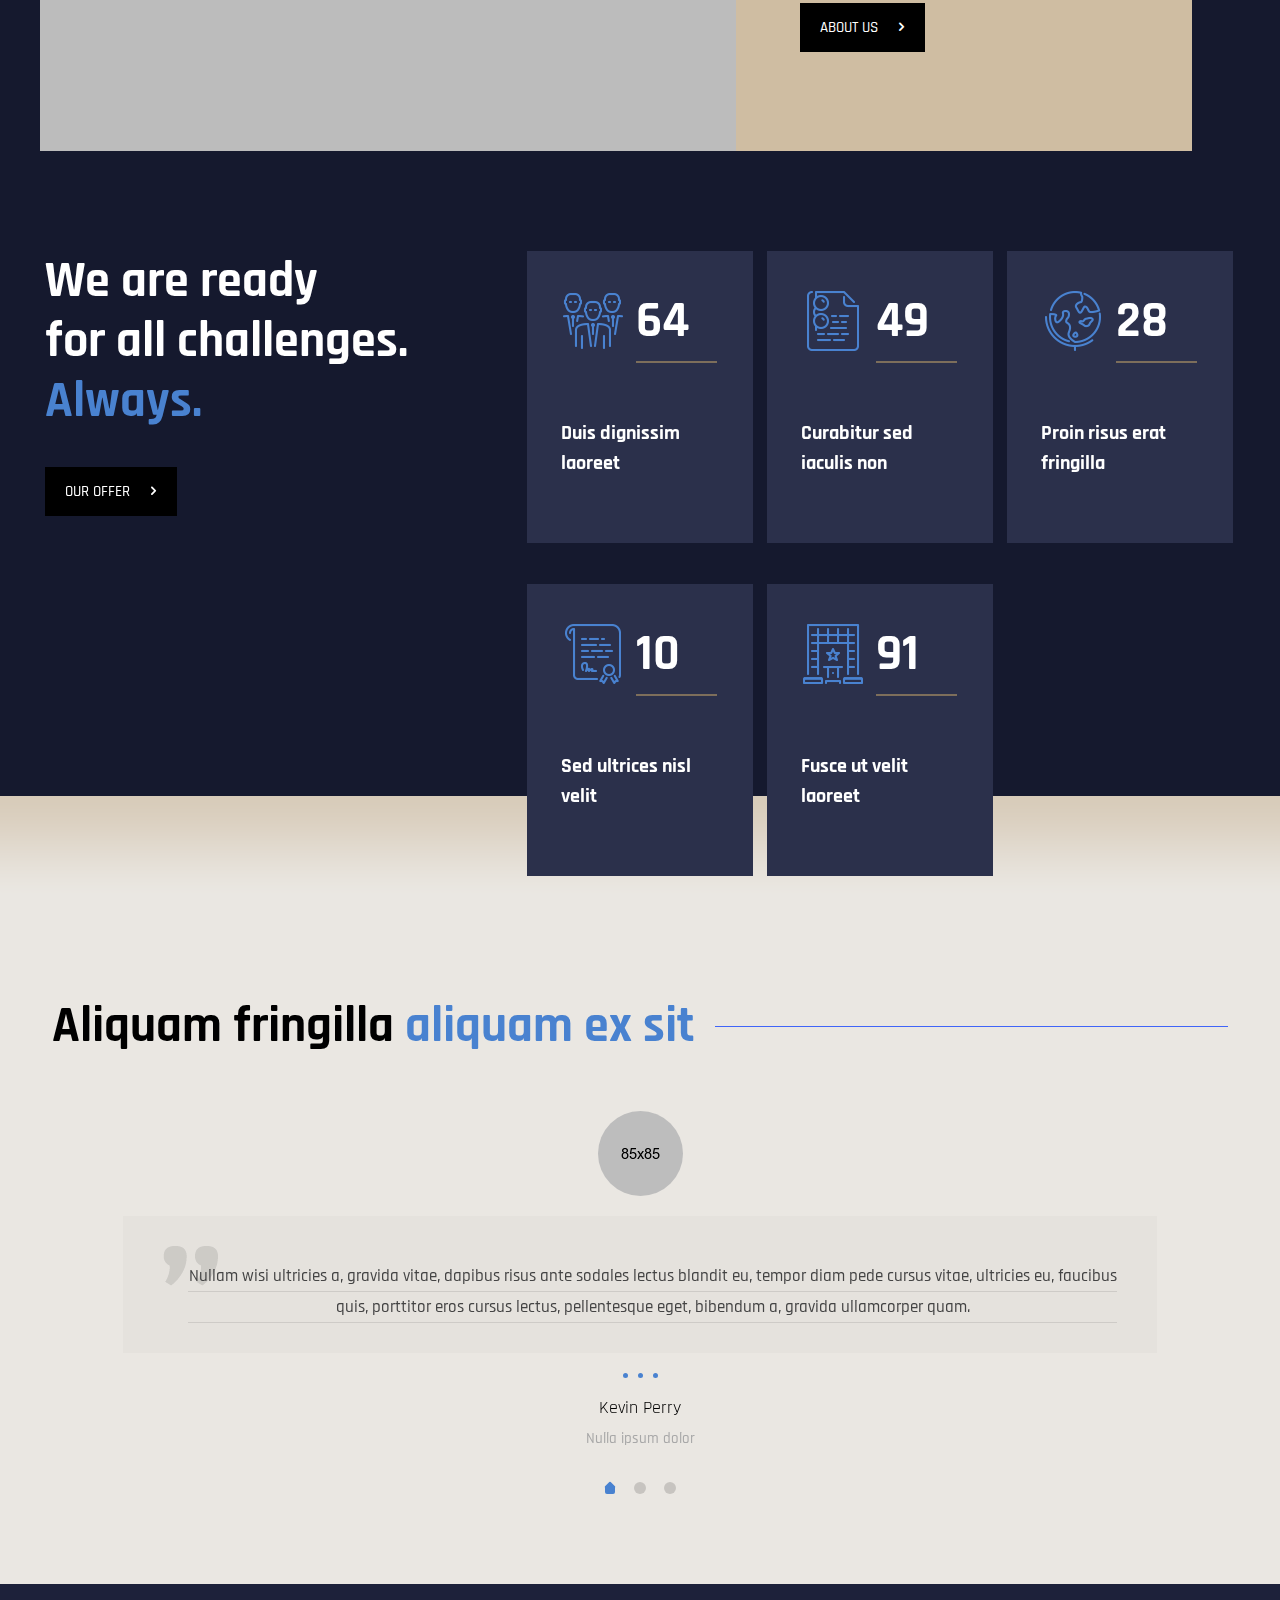
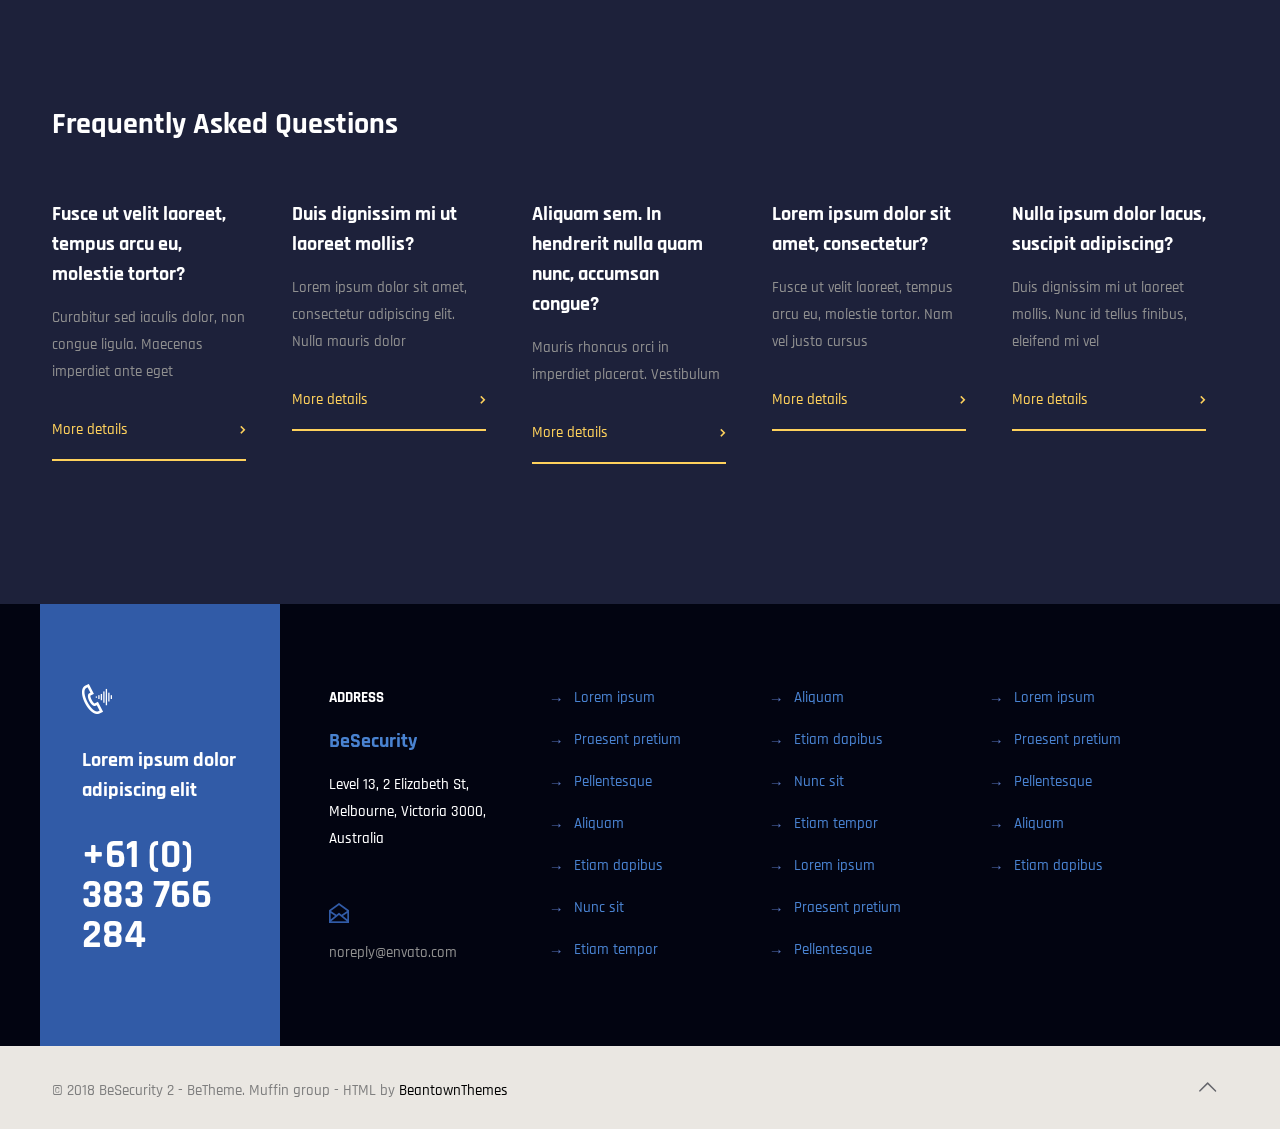
==== commit 63d906fd: "empezamos a cambiar el color" ====
--- a/index-security2.html
+++ b/index-security2.html
@@ -72,11 +72,6 @@
                                     <a class="responsive-menu-toggle" href="#"><i class="icon-menu-fine"></i></a>
                                 </div>
                             </div>
-                            <div class="top_bar_right">
-                                <div class="top_bar_right_wrapper">
-                                    <a href="http://bit.ly/1M6lijQ" class="action_button" target="_blank">Buy now</a>
-                                </div>
-                            </div>
                         </div>
                     </div>
                 </div>
@@ -117,7 +112,7 @@
                                     <div class="mcb-wrap-inner">
                                         <div class="column mcb-column one-fifth column_hover_color ">
                                             <div class="hover_color align_left" style="background:#4982d0;" ontouchstart="this.classList.toggle('hover')">
-                                                <div class="hover_color_bg" style="background:#304581;border-width:0">
+                                                <div class="hover_color_bg" style="background:#526F61;border-width:0">
                                                     <a href="content/security2/offer.html">
                                                         <div class="hover_color_wrapper" style="padding:40px 15%">
                                                             <div class="image_frame image_item no_link scale-with-grid alignnone no_border">
@@ -137,7 +132,7 @@
                                         </div>
                                         <div class="column mcb-column one-fifth column_hover_color ">
                                             <div class="hover_color align_left" style="background:#4982d0;" ontouchstart="this.classList.toggle('hover')">
-                                                <div class="hover_color_bg" style="background:#304581;border-width:0">
+                                                <div class="hover_color_bg" style="background:#526F61;border-width:0">
                                                     <a href="content/security2/offer.html">
                                                         <div class="hover_color_wrapper" style="padding:40px 15%">
                                                             <div class="image_frame image_item no_link scale-with-grid alignnone no_border">
@@ -156,7 +151,7 @@
                                         </div>
                                         <div class="column mcb-column one-fifth column_hover_color ">
                                             <div class="hover_color align_left" style="background:#4982d0;" ontouchstart="this.classList.toggle('hover')">
-                                                <div class="hover_color_bg" style="background:#304581;border-width:0">
+                                                <div class="hover_color_bg" style="background:#526F61;border-width:0">
                                                     <a href="content/security2/offer.html">
                                                         <div class="hover_color_wrapper" style="padding:40px 15%">
                                                             <div class="image_frame image_item no_link scale-with-grid alignnone no_border">
@@ -176,7 +171,7 @@
                                         </div>
                                         <div class="column mcb-column one-fifth column_hover_color ">
                                             <div class="hover_color align_left" style="background:#4982d0;" ontouchstart="this.classList.toggle('hover')">
-                                                <div class="hover_color_bg" style="background:#304581;border-width:0">
+                                                <div class="hover_color_bg" style="background:#526F61;border-width:0">
                                                     <a href="content/security2/offer.html">
                                                         <div class="hover_color_wrapper" style="padding:40px 15%">
                                                             <div class="image_frame image_item no_link scale-with-grid alignnone no_border">
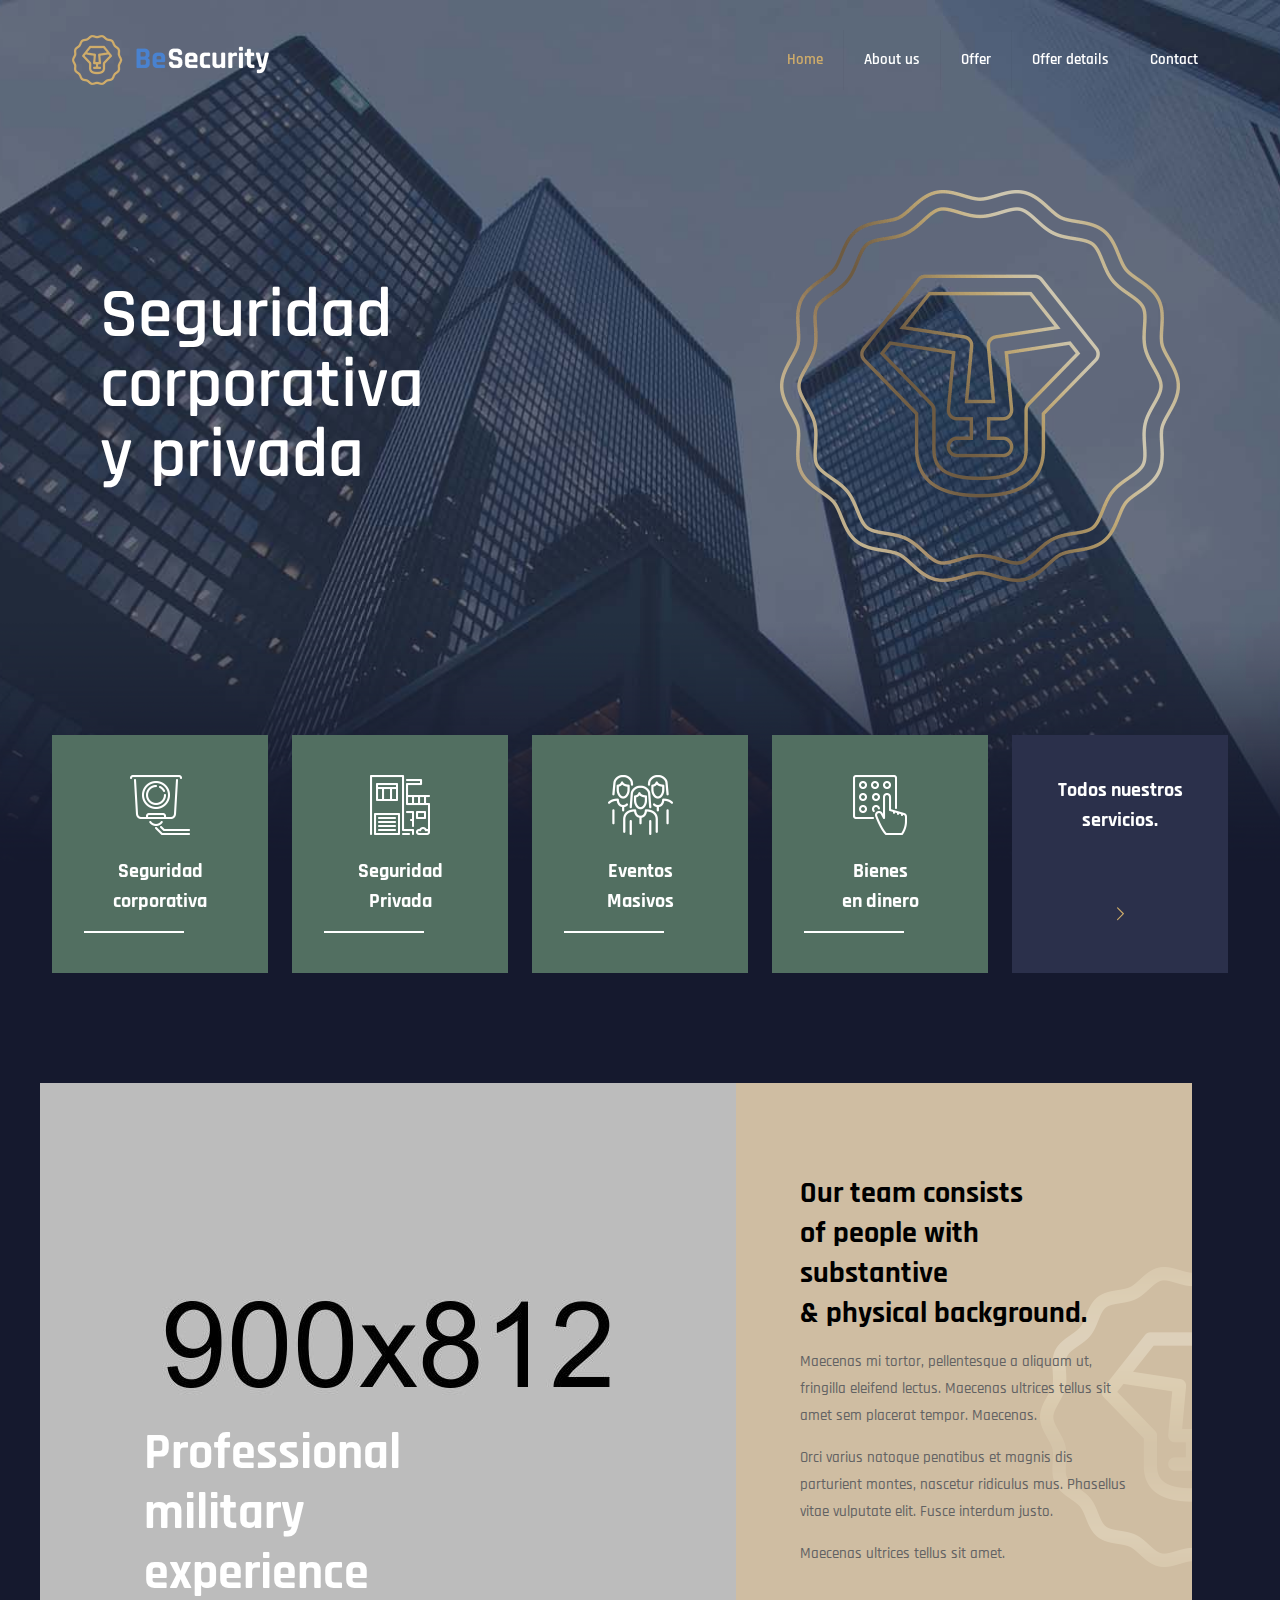
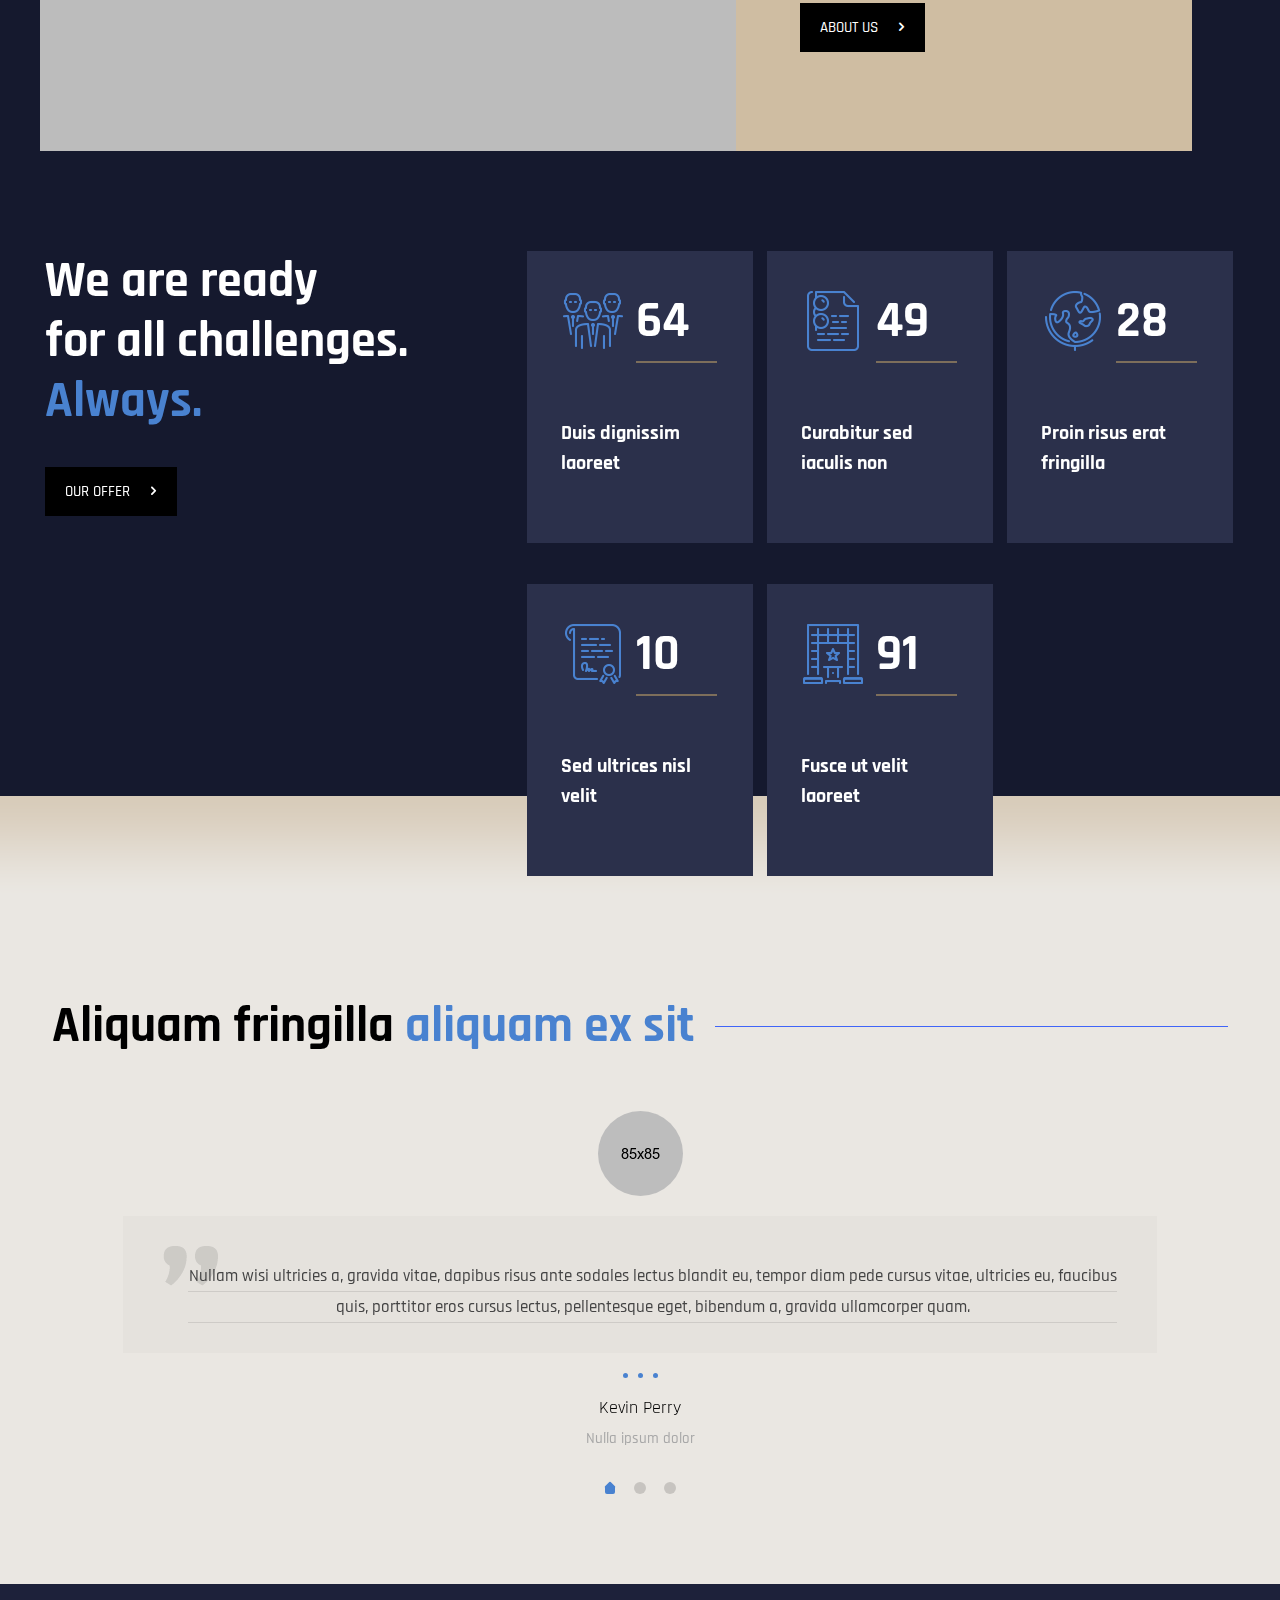
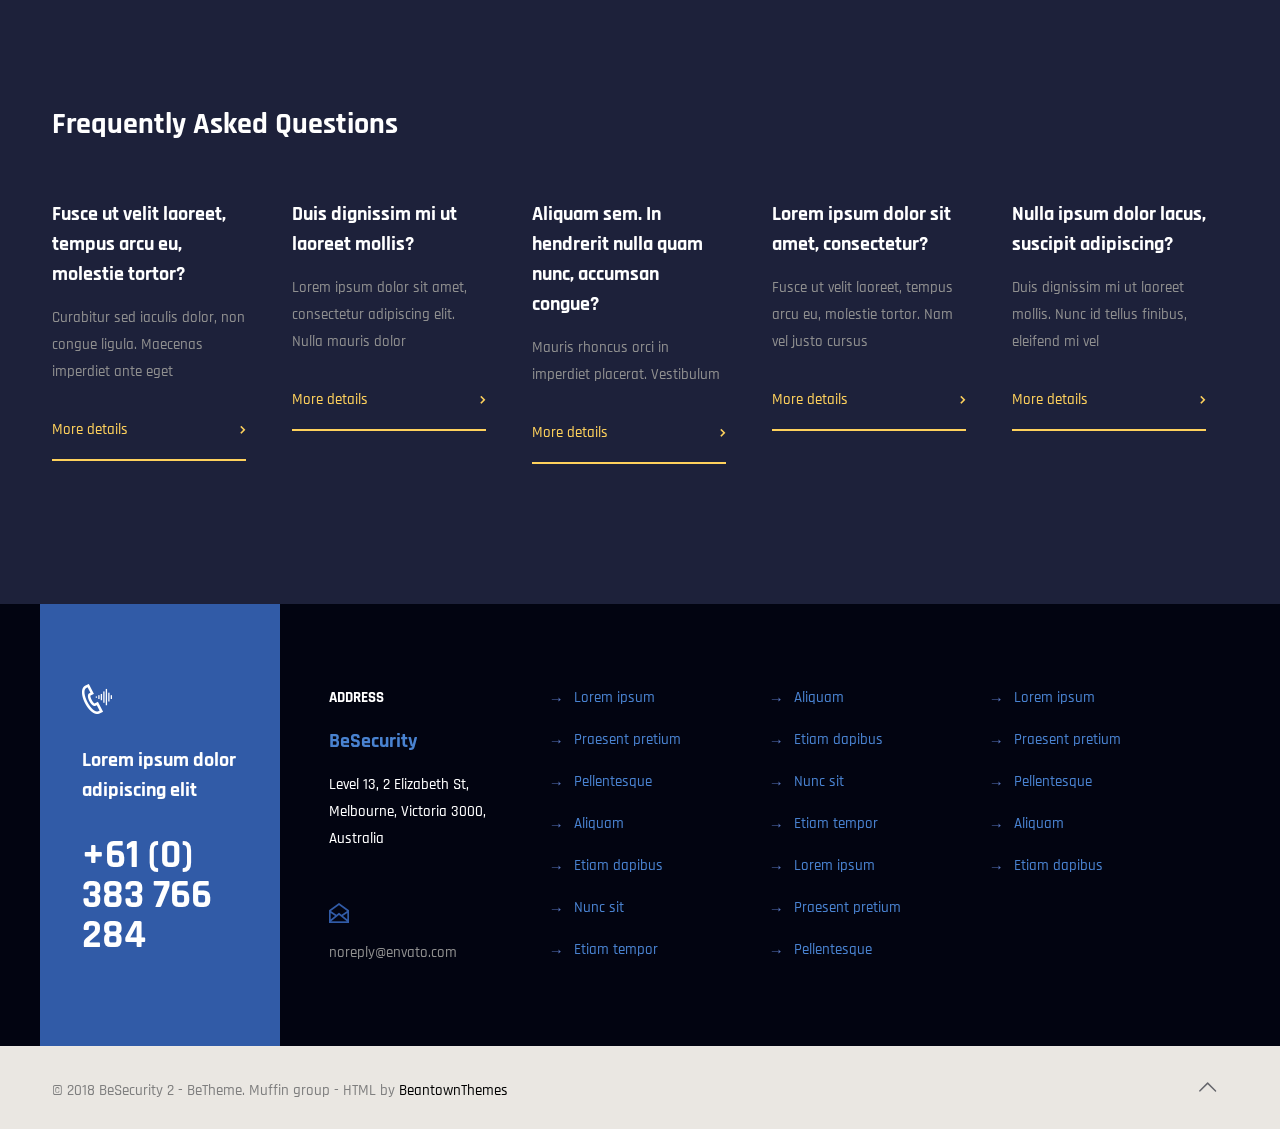
==== commit 21a63185: "cambio de texto" ====
--- a/index-security2.html
+++ b/index-security2.html
@@ -88,9 +88,9 @@
                                     </div>
                                     <div class="tp-caption tp-resizeme" id="slide-2-layer-2" data-x="80" data-y="281" data-width="['auto']" data-height="['auto']" data-type="text" data-responsive_offset="on" data-frames='[{"delay":0,"speed":300,"frame":"0","from":"opacity:0;","to":"o:1;","ease":"Power3.easeInOut"},{"delay":"wait","speed":300,"frame":"999","to":"opacity:0;","ease":"Power3.easeInOut"}]'
                                         data-textAlign="['inherit','inherit','inherit','inherit']" data-paddingtop="[0,0,0,0]" data-paddingright="[0,0,0,0]" data-paddingbottom="[0,0,0,0]" data-paddingleft="[0,0,0,0]" style="z-index: 6; white-space: nowrap; font-size: 70px; line-height: 70px; font-weight: 600; color: #ffffff; letter-spacing: 0px;font-family:Rajdhani">
-                                        Corporate
-                                        <br> & private property
-                                        <br> protection
+                                        Seguridad
+                                        <br> corporativa
+                                        <br> y privada
                                     </div>
                                     <div class="tp-caption tp-resizeme" id="slide-2-layer-3" data-x="right" data-hoffset="80" data-y="190" data-width="['none','none','none','none']" data-height="['none','none','none','none']" data-type="image" data-responsive_offset="on" data-frames='[{"delay":0,"speed":300,"frame":"0","from":"opacity:0;","to":"o:1;","ease":"Power3.easeInOut"},{"delay":"wait","speed":300,"frame":"999","to":"opacity:0;","ease":"Power3.easeInOut"}]'
                                         data-textAlign="['inherit','inherit','inherit','inherit']" data-paddingtop="[0,0,0,0]" data-paddingright="[0,0,0,0]" data-paddingbottom="[0,0,0,0]" data-paddingleft="[0,0,0,0]" style="z-index: 7"><img src="content/security2/images/home_security2_slider2_pic2.png" data-ww="400px" data-hh="392px" width="400" height="392" data-no-retina>
@@ -121,8 +121,8 @@
                                                                 </div>
                                                             </div>
                                                             <hr class="no_line" style="margin:0 auto 20px">
-                                                            <h4 style="color:#fff">Video
-                                                                <br> monitoring
+                                                            <h4 style="color:#fff">Seguridad
+                                                                <br> corporativa
                                                             </h4>
                                                             <div style="width: 100px; height: 2px; background: #fff"></div>
                                                         </div>
@@ -141,8 +141,8 @@
                                                                 </div>
                                                             </div>
                                                             <hr class="no_line" style="margin:0 auto 20px">
-                                                            <h4 style="color:#fff">Protection
-                                                                <br> of property</h4>
+                                                            <h4 style="color:#fff">Seguridad
+                                                                <br> Privada</h4>
                                                             <div style="width: 100px; height: 2px; background: #fff"></div>
                                                         </div>
                                                     </a>
@@ -160,8 +160,8 @@
                                                                 </div>
                                                             </div>
                                                             <hr class="no_line" style="margin:0 auto 20px">
-                                                            <h4 style="color:#fff">Mass
-                                                                <br> events
+                                                            <h4 style="color:#fff">Eventos
+                                                                <br> Masivos
                                                             </h4>
                                                             <div style="width: 100px; height: 2px; background: #fff"></div>
                                                         </div>
@@ -180,8 +180,8 @@
                                                                 </div>
                                                             </div>
                                                             <hr class="no_line" style="margin:0 auto 20px">
-                                                            <h4 style="color:#fff">Alarms
-                                                                <br> systems
+                                                            <h4 style="color:#fff">Bienes
+                                                                <br> en dinero
                                                             </h4>
                                                             <div style="width: 100px; height: 2px; background: #fff"></div>
                                                         </div>
@@ -194,8 +194,8 @@
                                                 <div class="hover_color_bg" style="background:#2b304b;border-width:0">
                                                     <a href="content/security2/offer.html">
                                                         <div class="hover_color_wrapper" style="padding:40px 15%">
-                                                            <h4 style="color:#fff">Check out our
-                                                                <br> all services</h4>
+                                                            <h4 style="color:#fff">Todos nuestros
+                                                                <br> servicios.</h4>
                                                             <hr class="no_line" style="margin:0 auto 50px">
                                                             <i style="color: #cfac6a;" class="icon-right-open-big"></i>
                                                         </div>
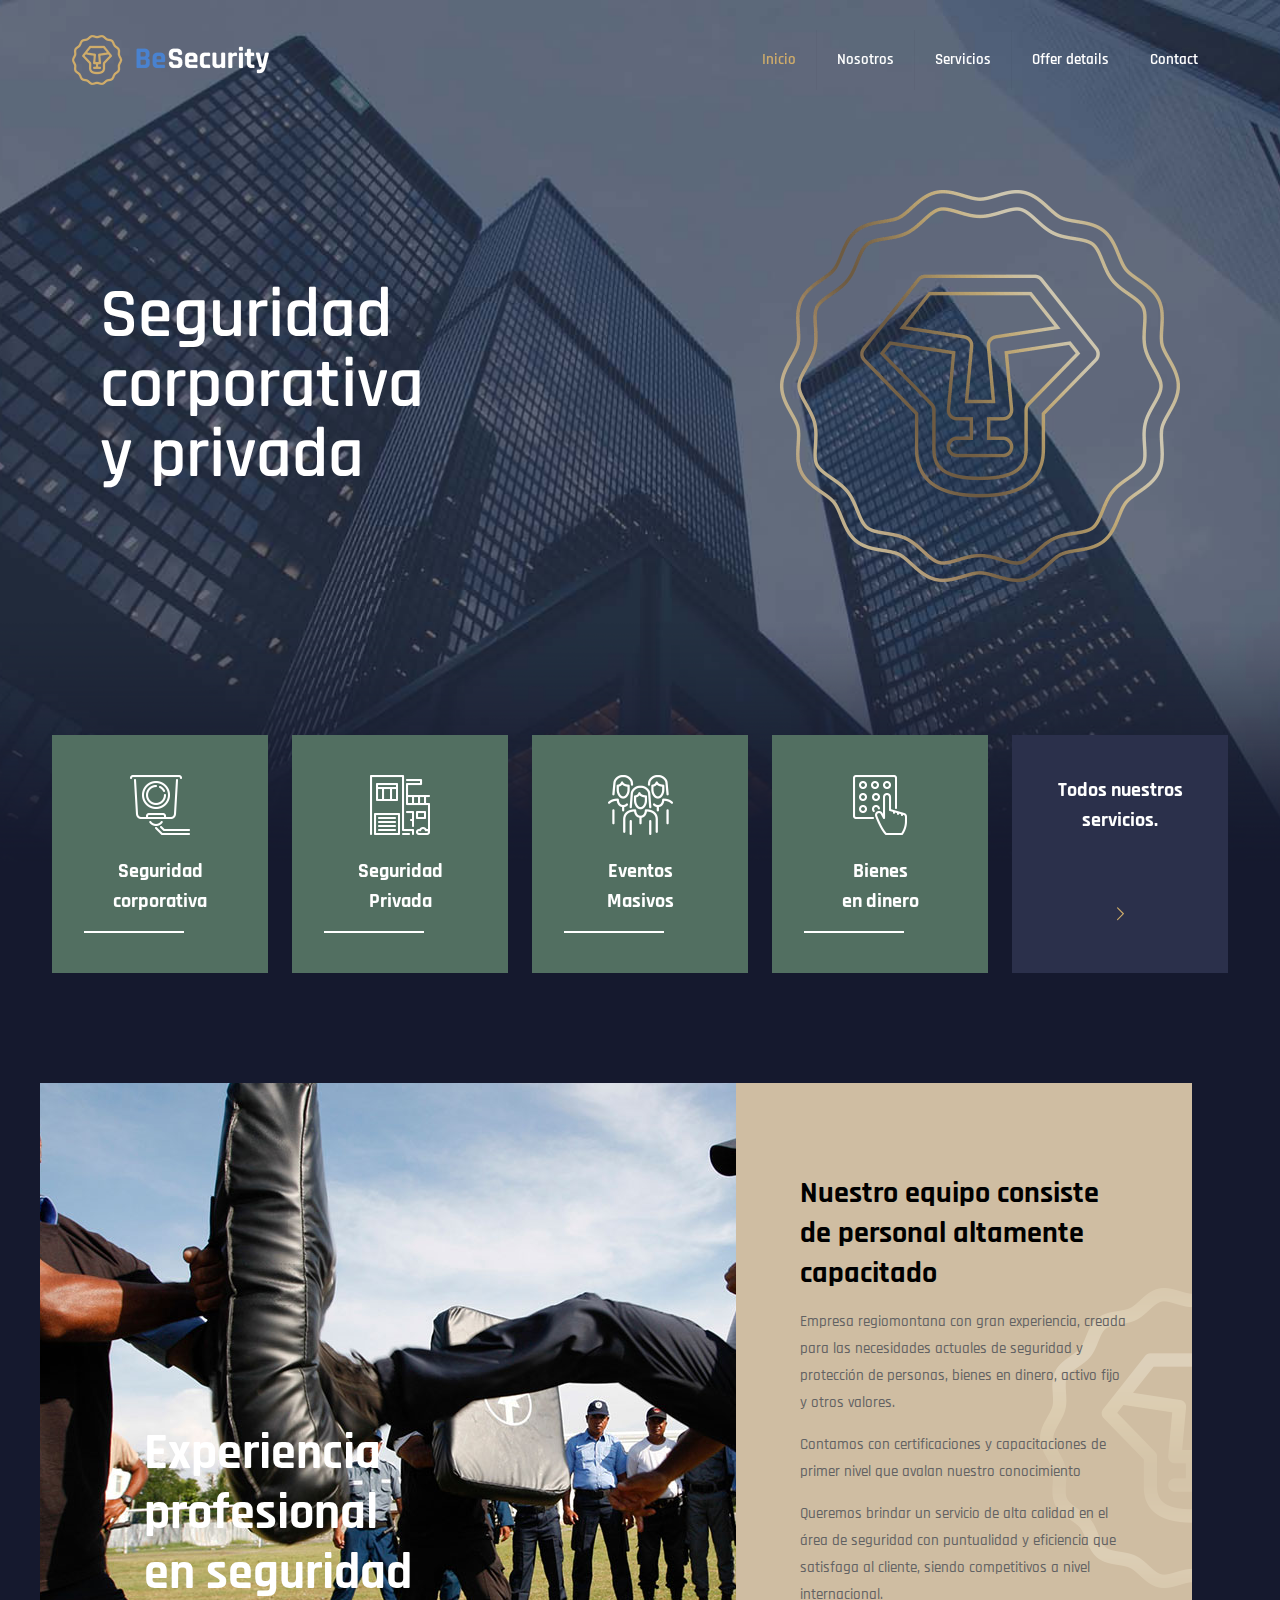
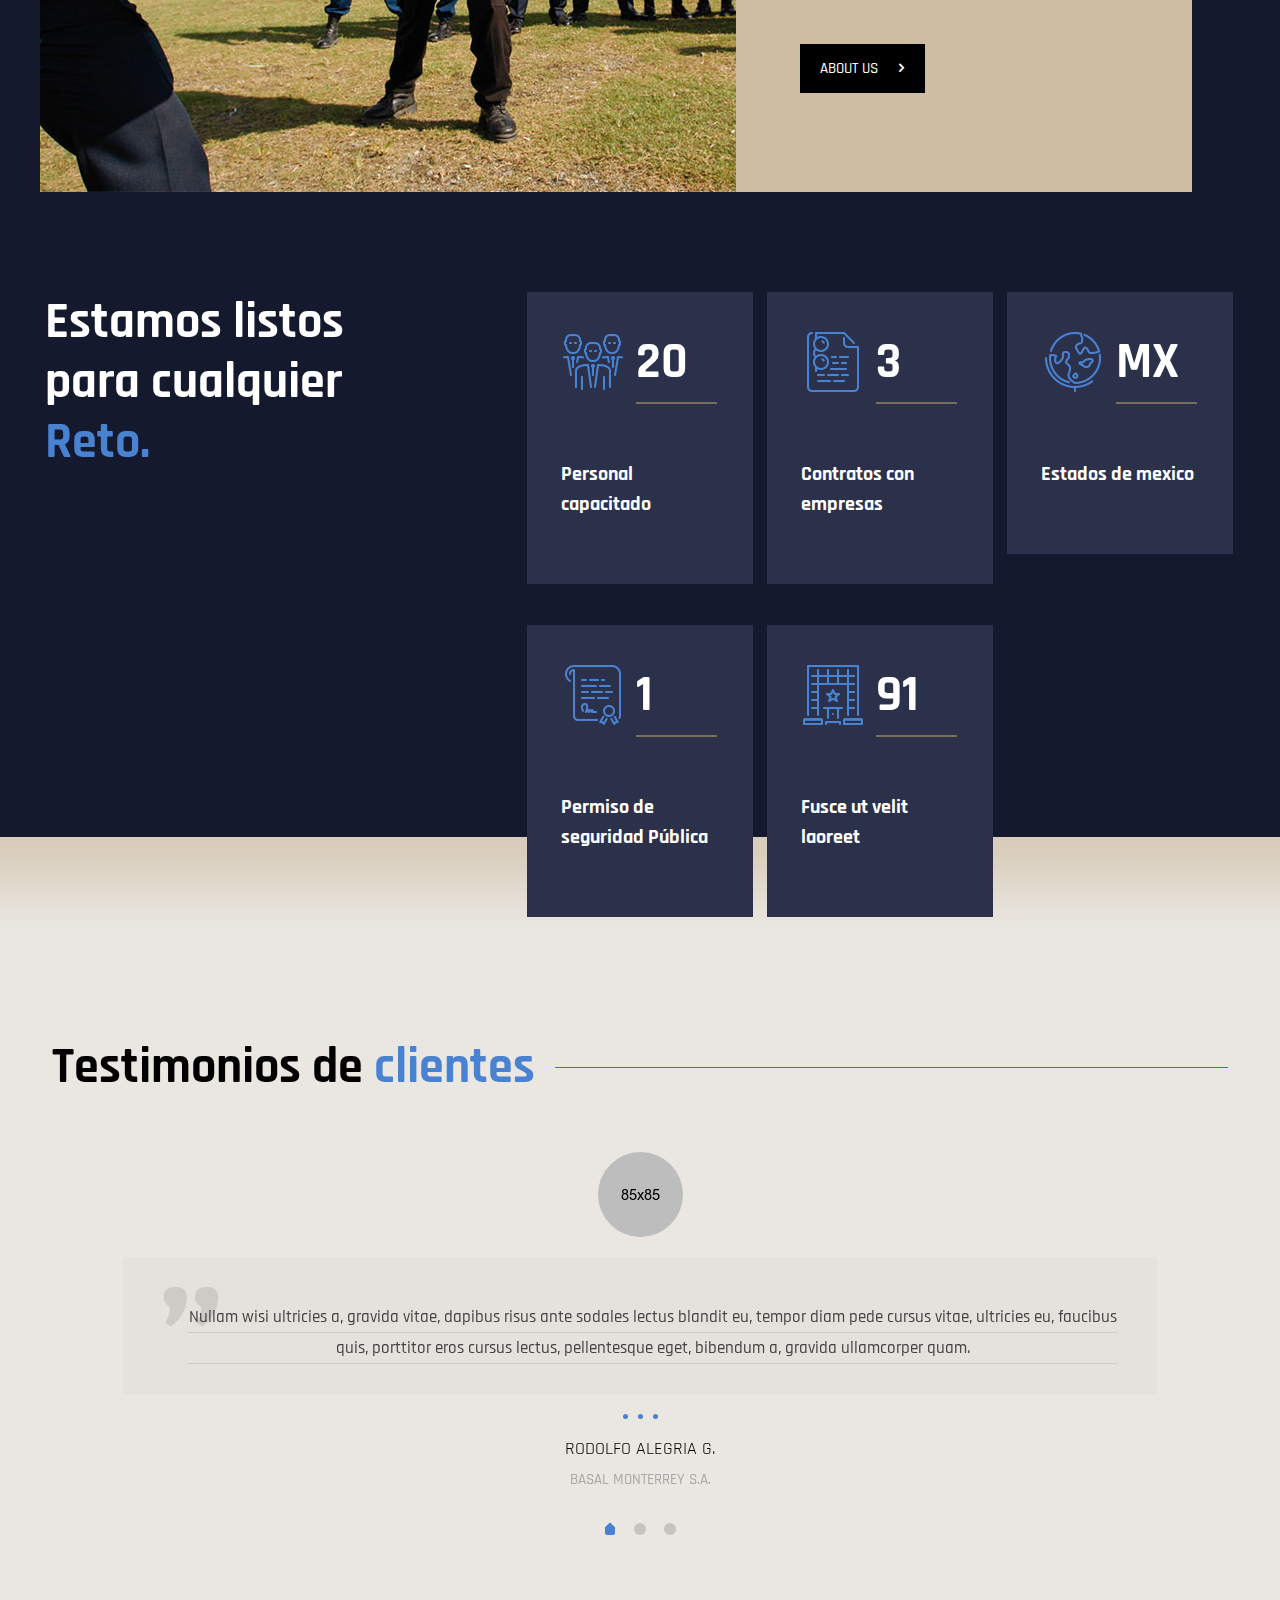
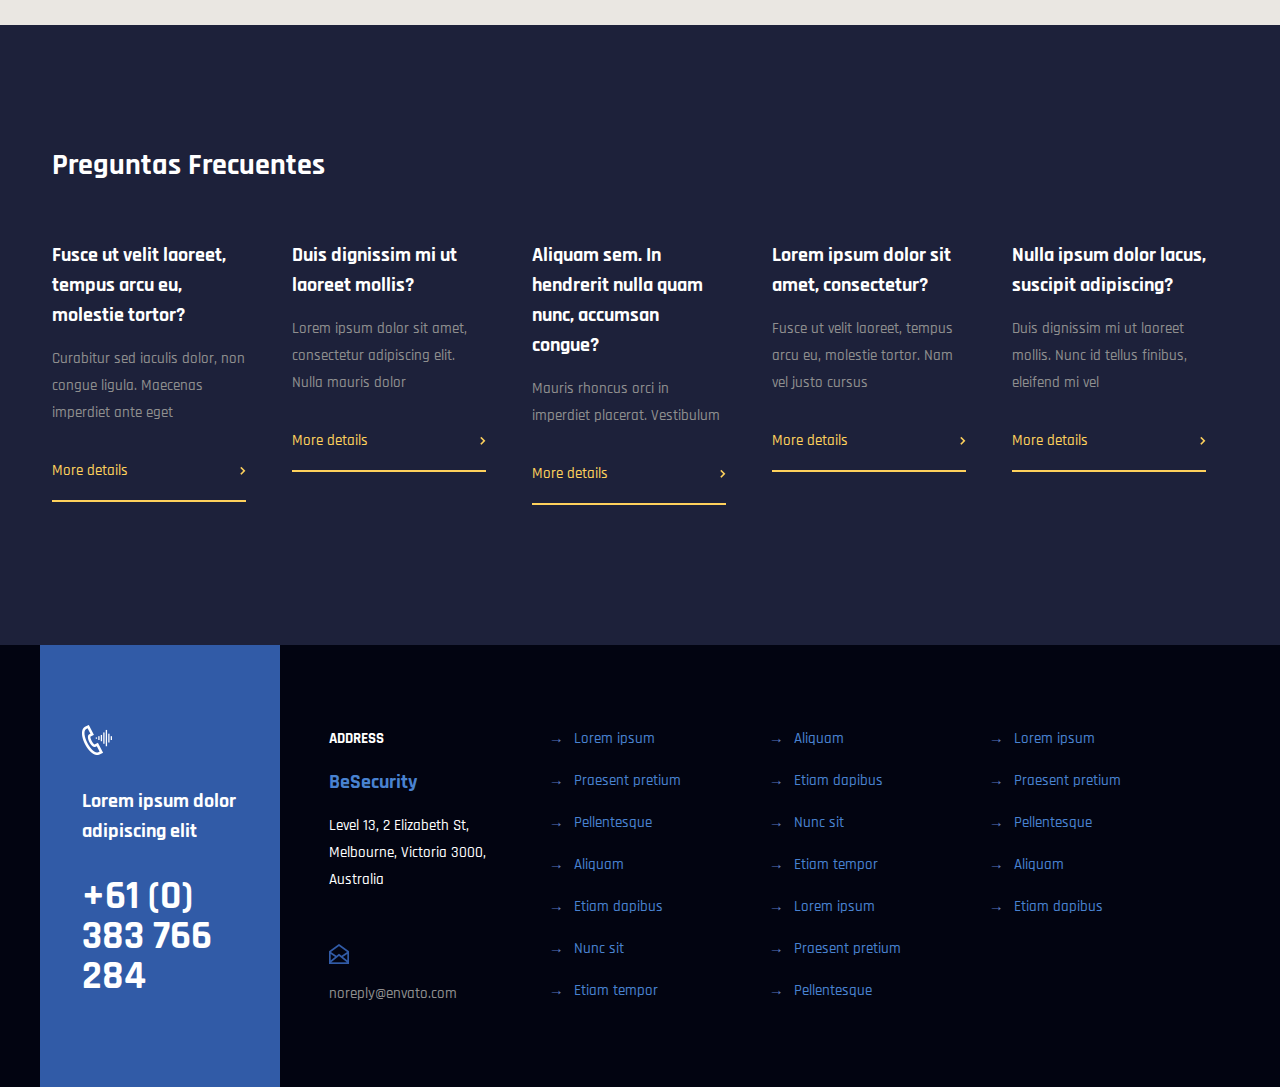
==== commit 862d259c: "seguimos llenando texto" ====
--- a/index-security2.html
+++ b/index-security2.html
@@ -53,13 +53,13 @@
                                     <nav id="menu">
                                         <ul id="menu-main-menu" class="menu menu-main">
                                             <li class="current-menu-item">
-                                                <a href="index-security2.html"><span>Home</span></a>
+                                                <a href="index-security2.html"><span>Inicio</span></a>
                                             </li>
                                             <li>
-                                                <a href="content/security2/about.html"><span>About us</span></a>
+                                                <a href="content/security2/about.html"><span>Nosotros</span></a>
                                             </li>
                                             <li>
-                                                <a href="content/security2/offer.html"><span>Offer</span></a>
+                                                <a href="content/security2/offer.html"><span>Servicios</span></a>
                                             </li>
                                             <li>
                                                 <a href="content/security2/offer-details.html"><span>Offer details</span></a>
@@ -212,26 +212,26 @@
                                 <div class="wrap mcb-wrap one valign-top clearfix">
                                     <div class="mcb-wrap-inner">
                                         <div class="column mcb-column three-fifth column_column">
-                                            <div class="column_attr clearfix" style="background-color:#b5bfe7; background-image:url('content/security2/images/home_security2_columnbg3.jpg'); background-repeat:no-repeat; background-position:center bottom; padding:340px 15% 70px">
-                                                <h2 style="color:#fff">Professional
-                                                    <br> military
-                                                    <br> experience
+                                            <div class="column_attr clearfix" style="background-color:#b5bfe7; background-image:url('content/security2/images/home_security2_columnbg4.jpg'); background-repeat:no-repeat; background-position:center bottom; padding:340px 15% 70px">
+                                                <h2 style="color:#fff">Experiencia
+                                                    <br> profesional
+                                                    <br> en seguridad
                                                 </h2>
                                             </div>
                                         </div>
                                         <div class="column mcb-column two-fifth column_column">
                                             <div class="column_attr clearfix" style="background-color:#cfbda2; background-image:url('content/security2/images/home_security2_columnbg2.png'); background-repeat:no-repeat; background-position:right top; padding:90px 14% 75px; background-position: right center">
-                                                <h3>Our team consists
-                                                    <br> of people with substantive
-                                                    <br> & physical background.</h3>
-                                                <p>
-                                                    Maecenas mi tortor, pellentesque a aliquam ut, fringilla eleifend lectus. Maecenas ultrices tellus sit amet sem placerat tempor. Maecenas.
-                                                </p>
-                                                <p>
-                                                    Orci varius natoque penatibus et magnis dis parturient montes, nascetur ridiculus mus. Phasellus vitae vulputate elit. Fusce interdum justo.
-                                                </p>
-                                                <p>
-                                                    Maecenas ultrices tellus sit amet.
+                                                <h3>Nuestro equipo consiste
+                                                    <br>de personal altamente
+                                                    <br>capacitado</h3>
+                                                <p>
+                                                    Empresa regiomontana con gran experiencia, creada para las necesidades actuales de seguridad y protección de personas, bienes en dinero, activo fijo y otros valores. 
+                                                </p>
+                                                <p>
+                                                    Contamos con certificaciones y capacitaciones de primer nivel que avalan nuestro conocimiento
+                                                </p>
+                                                <p>
+                                                    Queremos brindar un servicio de alta calidad en el área de seguridad con puntualidad y eficiencia que satisfaga al cliente, siendo competitivos a nivel internacional.
                                                 </p>
                                                 <hr class="no_line" style="margin:0 auto 20px">
                                                 <a class="button  button_right button_size_2 button_js" href="content/security2/about.html"><span class="button_icon"><i class="icon-right-open"></i></span><span class="button_label">ABOUT US</span></a>
@@ -247,12 +247,12 @@
                                     <div class="mcb-wrap-inner">
                                         <div class="column mcb-column one column_column">
                                             <div class="column_attr clearfix" style="padding:0 10% 0 0">
-                                                <h2 style="color:#fff">We are ready
-                                                    <br> for all challenges.
+                                                <h2 style="color:#fff">Estamos listos
+                                                    <br> para cualquier
                                                     <br>
-                                                    <span class="themecolor">Always.</span></h2>
+                                                    <span class="themecolor">Reto.</span></h2>
                                                 <hr class="no_line" style="margin:0 auto 20px">
-                                                <a class="button  button_right button_size_2 button_js" href="content/security2/offer.html"><span class="button_icon"><i class="icon-right-open"></i></span><span class="button_label">OUR OFFER</span></a>
+                                                
                                             </div>
                                         </div>
                                     </div>
@@ -269,9 +269,9 @@
                                                     </div>
                                                 </div>
                                                 <div class="column three-fifth">
-                                                    <h2 style="border-bottom: 2px solid #7d6e5b; padding-bottom: 10px; color:#fff; margin-left: 10px">64</h2>
-                                                </div>
-                                                <h4 style="color:#fff">Duis dignissim laoreet</h4>
+                                                    <h2 style="border-bottom: 2px solid #7d6e5b; padding-bottom: 10px; color:#fff; margin-left: 10px">20</h2>
+                                                </div>
+                                                <h4 style="color:#fff">Personal capacitado</h4>
                                             </div>
                                         </div>
                                         <div class="column mcb-column one-third column_column">
@@ -284,9 +284,9 @@
                                                     </div>
                                                 </div>
                                                 <div class="column three-fifth">
-                                                    <h2 style="border-bottom: 2px solid #7d6e5b; padding-bottom: 10px; color:#fff; margin-left: 10px">49</h2>
-                                                </div>
-                                                <h4 style="color:#fff">Curabitur sed iaculis non</h4>
+                                                    <h2 style="border-bottom: 2px solid #7d6e5b; padding-bottom: 10px; color:#fff; margin-left: 10px">3</h2>
+                                                </div>
+                                                <h4 style="color:#fff">Contratos con empresas</h4>
                                             </div>
                                         </div>
                                         <div class="column mcb-column one-third column_column">
@@ -299,9 +299,9 @@
                                                     </div>
                                                 </div>
                                                 <div class="column three-fifth">
-                                                    <h2 style="border-bottom: 2px solid #7d6e5b; padding-bottom: 10px; color:#fff; margin-left: 10px">28</h2>
-                                                </div>
-                                                <h4 style="color:#fff">Proin risus erat fringilla</h4>
+                                                    <h2 style="border-bottom: 2px solid #7d6e5b; padding-bottom: 10px; color:#fff; margin-left: 10px">MX</h2>
+                                                </div>
+                                                <h4 style="color:#fff">Estados de mexico</h4>
                                             </div>
                                         </div>
                                         <div class="column mcb-column one column_divider">
@@ -317,9 +317,9 @@
                                                     </div>
                                                 </div>
                                                 <div class="column three-fifth">
-                                                    <h2 style="border-bottom: 2px solid #7d6e5b; padding-bottom: 10px; color:#fff; margin-left: 10px">10</h2>
-                                                </div>
-                                                <h4 style="color:#fff">Sed ultrices nisl velit</h4>
+                                                    <h2 style="border-bottom: 2px solid #7d6e5b; padding-bottom: 10px; color:#fff; margin-left: 10px">1</h2>
+                                                </div>
+                                                <h4 style="color:#fff">Permiso de seguridad Pública</h4>
                                             </div>
                                         </div>
                                         <div class="column mcb-column one-third column_column">
@@ -348,7 +348,7 @@
                                         <div class="column mcb-column one column_column">
                                             <div class="column_attr clearfix">
                                                 <div class="mfn_heading heading_lines align_left">
-                                                    <h2 class="title" style="color:#000"><span class="line line_l" style="background:#4065f8"></span>Aliquam fringilla <span class="themecolor">aliquam ex sit</span><span class="line line_r" style="background:#4065f8"></span></h2>
+                                                    <h2 class="title" style="color:#000"><span class="line line_l" style="background:#4065f8"></span>Testimonios de <span class="themecolor">clientes</span><span class="line line_r" style="background:#4065f8"></span></h2>
                                                 </div>
                                             </div>
                                         </div>
@@ -368,7 +368,7 @@
                                                             <span></span><span></span><span></span>
                                                         </div>
                                                         <div class="author">
-                                                            <h5>Kevin Perry</h5><span class="company">Nulla ipsum dolor </span>
+                                                            <h5>RODOLFO ALEGRIA G.</h5><span class="company">BASAL MONTERREY S.A.</span>
                                                         </div>
                                                     </li>
                                                     <li>
@@ -384,7 +384,7 @@
                                                             <span></span><span></span><span></span>
                                                         </div>
                                                         <div class="author">
-                                                            <h5>Brandon Ross</h5><span class="company">Nullam viverra</span>
+                                                            <h5>ALEXANDER BARBA</h5><span class="company">CHENG WOON MEXICO S.A.</span>
                                                         </div>
                                                     </li>
                                                     <li>
@@ -400,7 +400,7 @@
                                                             <span></span><span></span><span></span>
                                                         </div>
                                                         <div class="author">
-                                                            <h5>Tony Johnson</h5><span class="company">Lorem Ipsum</span>
+                                                            <h5>JOSE JESUS GERARDO ONTIVEROS</h5><span class="company">COMPRAS CONCRETOS S.A.</span>
                                                         </div>
                                                     </li>
                                                 </ul>
@@ -417,7 +417,7 @@
                                     <div class="mcb-wrap-inner">
                                         <div class="column mcb-column one column_column">
                                             <div class="column_attr clearfix">
-                                                <h3 style="color:#fff">Frequently Asked Questions</h3>
+                                                <h3 style="color:#fff">Preguntas Frecuentes</h3>
                                             </div>
                                         </div>
                                         <div class="column mcb-column one-fifth column_column">
@@ -606,18 +606,6 @@
                 </div>
             </div>
         </div>
-        <footer id="Footer" class="clearfix">
-            <div class="footer_copy">
-                <div class="container">
-                    <div class="column one">
-                        <a id="back_to_top" class="button button_js" href="#"><i class="icon-up-open-big"></i></a>
-                        <div class="copyright">
-                            &copy; 2018 BeSecurity 2 - BeTheme. Muffin group - HTML by <a target="_blank" rel="nofollow" href="http://bit.ly/1M6lijQ">BeantownThemes</a>
-                        </div>
-                    </div>
-                </div>
-            </div>
-        </footer>
     </div>
 
     <!-- side menu -->
